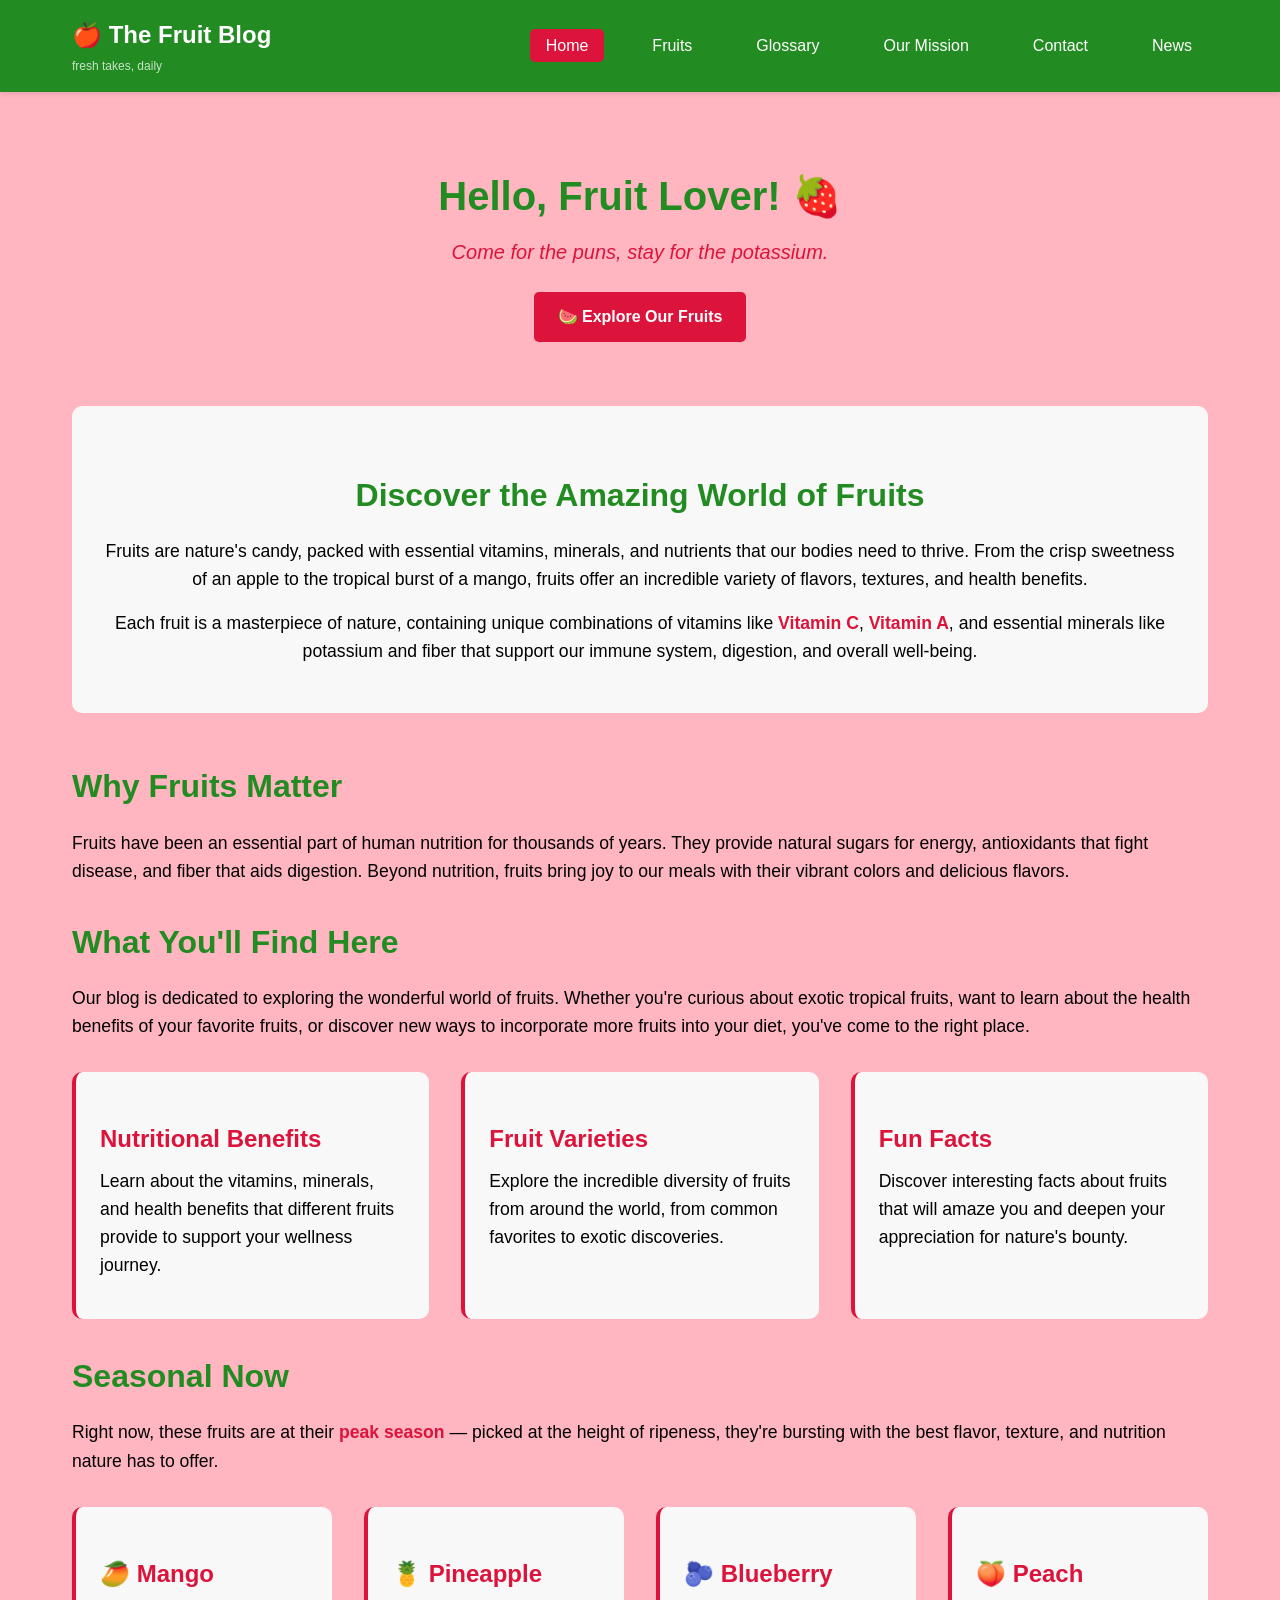
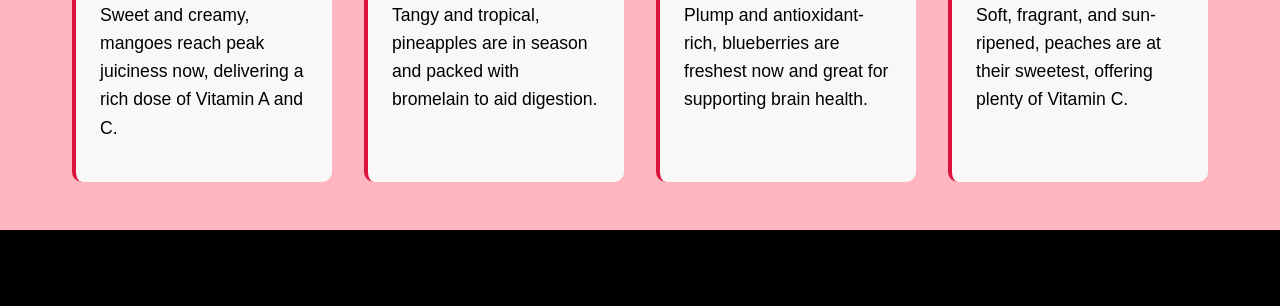
==== index.html @ 9ea8694d "Make homepage hero more inviting (#34) Wrap the homepage h1 in a dedicated .hero section with a warm" ====
<!DOCTYPE html>
<html lang="en">
<head>
    <meta charset="UTF-8">
    <meta name="viewport" content="width=device-width, initial-scale=1.0">
    <title>The Fruit Blog - Home</title>
    <meta name="description" content="Discover the amazing world of fruits with The Fruit Blog — explore nutrition facts, health benefits, and the flavors that make every fruit unique.">
    <link rel="stylesheet" href="styles.css">
</head>
<body>
    <header>
        <nav>
            <div class="brand">
                <div class="logo">🍎 The Fruit Blog</div>
                <p class="tagline">fresh takes, daily</p>
            </div>
            <ul>
                <li><a href="index.html" class="active">Home</a></li>
                <li><a href="fruits.html">Fruits</a></li>
                <li><a href="glossary.html">Glossary</a></li>
                <li><a href="mission.html">Our Mission</a></li>
                <li><a href="contact.html">Contact</a></li>
                <li><a href="news.html">News</a></li>
            </ul>
        </nav>
    </header>

    <main>
        <section class="hero">
            <h1>Hello, Fruit Lover! 🍓</h1>
            <p class="hero-subtitle">Come for the puns, stay for the potassium.</p>
            <a href="fruits.html" class="button">🍉 Explore Our Fruits</a>
        </section>

        <div class="intro-section">
            <h2>Discover the Amazing World of Fruits</h2>
            <p>
                Fruits are nature's candy, packed with essential vitamins, minerals, and nutrients that our bodies need to thrive.
                From the crisp sweetness of an apple to the tropical burst of a mango, fruits offer an incredible variety of
                flavors, textures, and health benefits.
            </p>
            <p>
                Each fruit is a masterpiece of nature, containing unique combinations of vitamins like <span class="highlight">Vitamin C</span>,
                <span class="highlight">Vitamin A</span>, and essential minerals like potassium and fiber that support our immune system,
                digestion, and overall well-being.
            </p>
        </div>

        <h2>Why Fruits Matter</h2>
        <p>
            Fruits have been an essential part of human nutrition for thousands of years. They provide natural sugars for energy,
            antioxidants that fight disease, and fiber that aids digestion. Beyond nutrition, fruits bring joy to our meals with
            their vibrant colors and delicious flavors.
        </p>

        <h2>What You'll Find Here</h2>
        <p>
            Our blog is dedicated to exploring the wonderful world of fruits. Whether you're curious about exotic tropical fruits,
            want to learn about the health benefits of your favorite fruits, or discover new ways to incorporate more fruits into
            your diet, you've come to the right place.
        </p>

        <div class="fruit-grid">
            <div class="fruit-card">
                <h3>Nutritional Benefits</h3>
                <p>Learn about the vitamins, minerals, and health benefits that different fruits provide to support your wellness journey.</p>
            </div>
            <div class="fruit-card">
                <h3>Fruit Varieties</h3>
                <p>Explore the incredible diversity of fruits from around the world, from common favorites to exotic discoveries.</p>
            </div>
            <div class="fruit-card">
                <h3>Fun Facts</h3>
                <p>Discover interesting facts about fruits that will amaze you and deepen your appreciation for nature's bounty.</p>
            </div>
        </div>

        <h2>Seasonal Now</h2>
        <p>
            Right now, these fruits are at their <span class="highlight">peak season</span> &mdash; picked at the height of
            ripeness, they're bursting with the best flavor, texture, and nutrition nature has to offer.
        </p>

        <div class="fruit-grid">
            <div class="fruit-card">
                <h3>🥭 Mango</h3>
                <p>Sweet and creamy, mangoes reach peak juiciness now, delivering a rich dose of Vitamin A and C.</p>
            </div>
            <div class="fruit-card">
                <h3>🍍 Pineapple</h3>
                <p>Tangy and tropical, pineapples are in season and packed with bromelain to aid digestion.</p>
            </div>
            <div class="fruit-card">
                <h3>🫐 Blueberry</h3>
                <p>Plump and antioxidant-rich, blueberries are freshest now and great for supporting brain health.</p>
            </div>
            <div class="fruit-card">
                <h3>🍑 Peach</h3>
                <p>Soft, fragrant, and sun-ripened, peaches are at their sweetest, offering plenty of Vitamin C.</p>
            </div>
        </div>
    </main>

    <footer>
        <p>&copy; <span id="copyright-year">2024</span> Fruit Blog. Spreading the love of fruits, one bite at a time.</p>
    </footer>

    <script src="script.js"></script>
</body>
</html>
---- styles.css ----
* {
    margin: 0;
    padding: 0;
    box-sizing: border-box;
}

body {
    font-family: Arial, sans-serif;
    line-height: 1.6;
    color: black;
    background-color: #FFB6C1;
}

header {
    background-color: #228B22;
    color: white;
    padding: 1rem 0;
    box-shadow: 0 2px 5px rgba(0,0,0,0.1);
}

nav {
    max-width: 1200px;
    margin: 0 auto;
    display: flex;
    justify-content: space-between;
    align-items: center;
    padding: 0 2rem;
}

.brand {
    display: flex;
    flex-direction: column;
}

.logo {
    font-size: 1.5rem;
    font-weight: bold;
}

.tagline {
    font-size: 0.75rem;
    font-weight: normal;
    color: rgba(255, 255, 255, 0.75);
    margin: 0.15rem 0 0;
}

nav ul {
    list-style: none;
    display: flex;
    gap: 2rem;
}

nav a {
    color: white;
    text-decoration: none;
    padding: 0.5rem 1rem;
    border-radius: 5px;
    transition: background-color 0.3s;
}

nav a:hover,
nav a.active {
    background-color: #DC143C;
}

main {
    max-width: 1200px;
    margin: 2rem auto;
    padding: 0 2rem;
}

h1 {
    color: #228B22;
    font-size: 2.5rem;
    margin-bottom: 1rem;
    text-align: center;
}

.hero {
    text-align: center;
    padding: 2.5rem 1rem 1rem;
}

.hero h1 {
    margin-bottom: 0.5rem;
}

.hero-subtitle {
    font-size: 1.25rem;
    font-style: italic;
    color: #DC143C;
    margin-bottom: 1.5rem;
}

h2 {
    color: #228B22;
    font-size: 2rem;
    margin: 2rem 0 1rem 0;
}

h3 {
    color: #DC143C;
    font-size: 1.5rem;
    margin: 1.5rem 0 0.5rem 0;
}

p {
    color: black;
    margin-bottom: 1rem;
    font-size: 1.1rem;
}

.intro-section {
    text-align: center;
    margin: 3rem 0;
    padding: 2rem;
    background-color: #f8f8f8;
    border-radius: 10px;
}

.fruit-grid {
    display: grid;
    grid-template-columns: repeat(auto-fit, minmax(250px, 1fr));
    gap: 2rem;
    margin: 2rem 0;
}

.fruit-card {
    background-color: #f8f8f8;
    padding: 1.5rem;
    border-radius: 10px;
    border-left: 4px solid #DC143C;
    transition: transform 0.3s, box-shadow 0.3s;
}

.fruit-card:hover {
    transform: translateY(-5px);
    box-shadow: 0 5px 15px rgba(0,0,0,0.1);
}

.highlight {
    color: #DC143C;
    font-weight: bold;
}

.button {
    display: inline-block;
    background-color: #DC143C;
    color: white;
    text-decoration: none;
    padding: 0.75rem 1.5rem;
    border-radius: 5px;
    font-weight: bold;
    transition: background-color 0.3s;
}

.button:hover {
    background-color: #228B22;
}

.mission-box {
    background-color: #228B22;
    color: white;
    padding: 2rem;
    border-radius: 10px;
    text-align: center;
    margin: 2rem 0;
}

.mission-box h2 {
    color: white;
}

footer {
    background-color: black;
    color: white;
    text-align: center;
    padding: 1rem;
    margin-top: 3rem;
}

@media (max-width: 768px) {
    nav {
        flex-direction: column;
        gap: 1rem;
    }

    nav ul {
        gap: 1rem;
    }

    h1 {
        font-size: 2rem;
    }

    .hero {
        padding: 1.5rem 1rem 0.5rem;
    }

    .hero-subtitle {
        font-size: 1.1rem;
    }

    .fruit-grid {
        grid-template-columns: 1fr;
    }
}
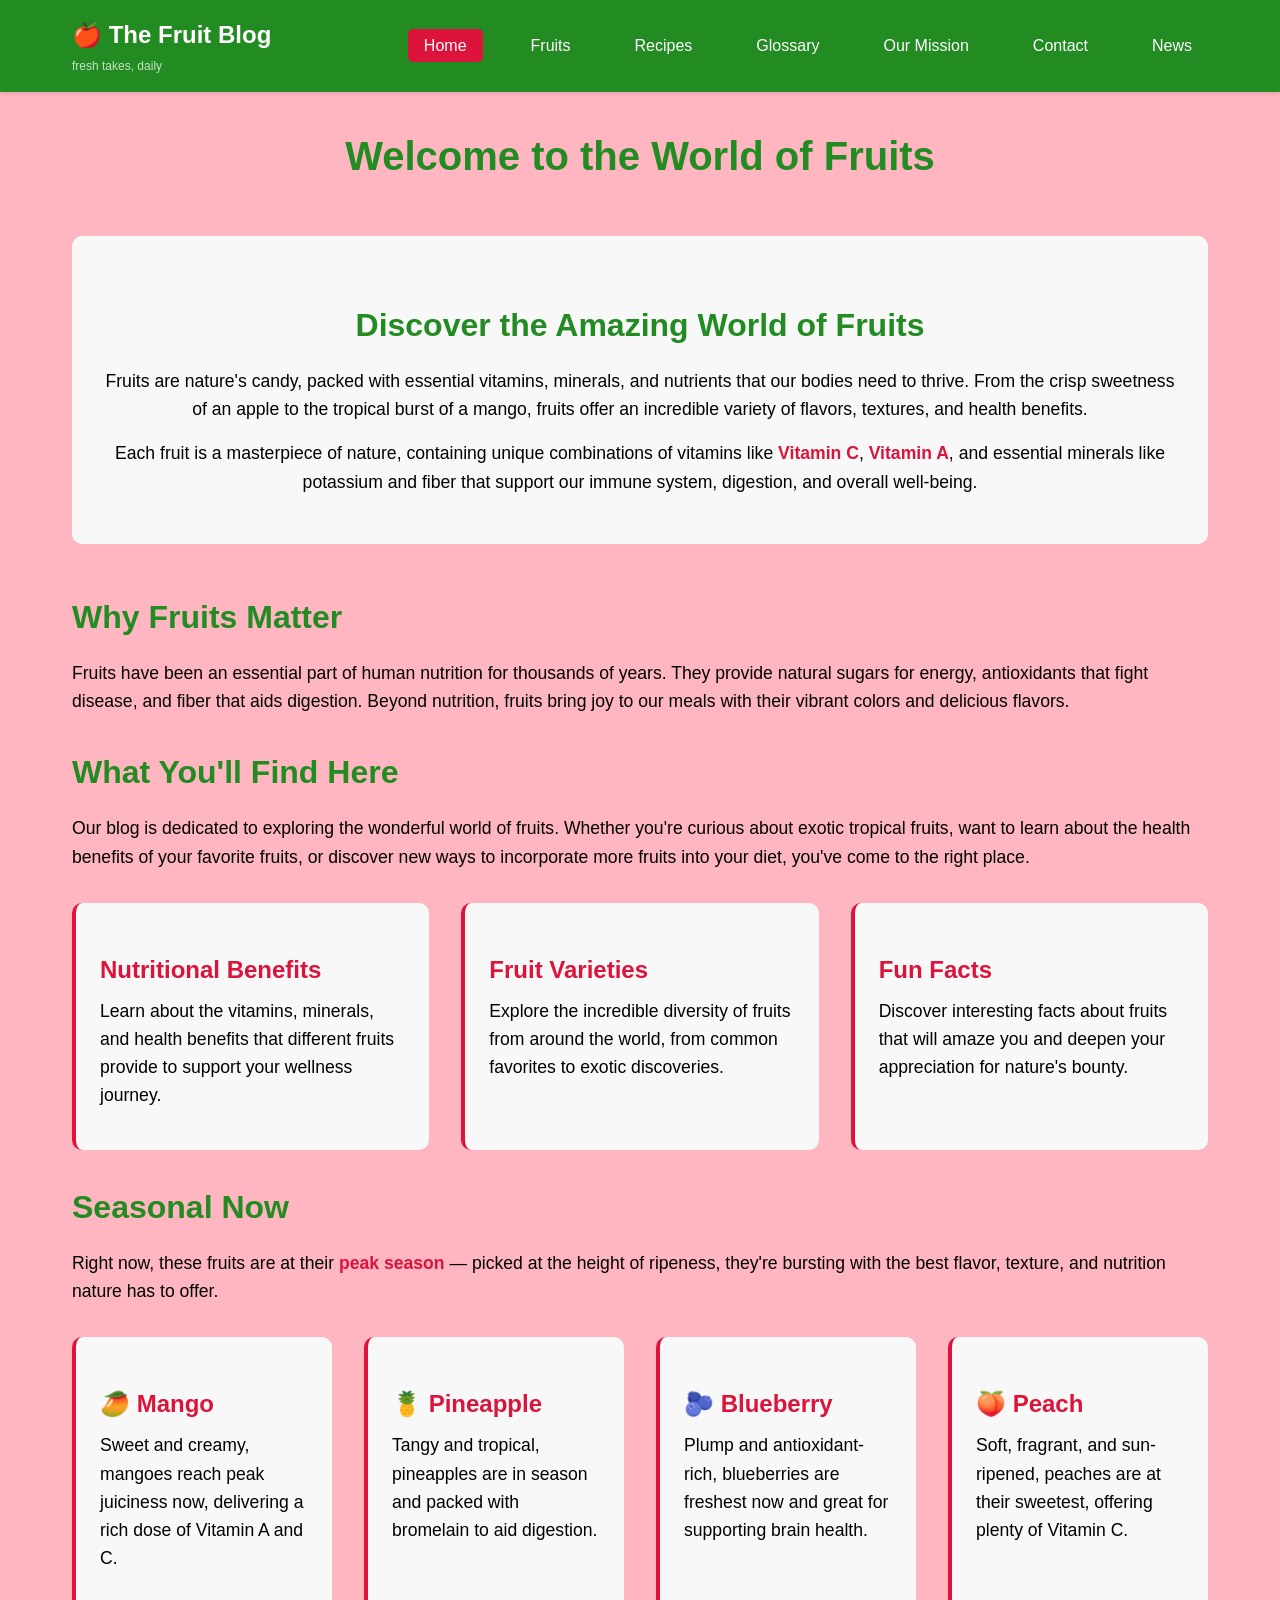
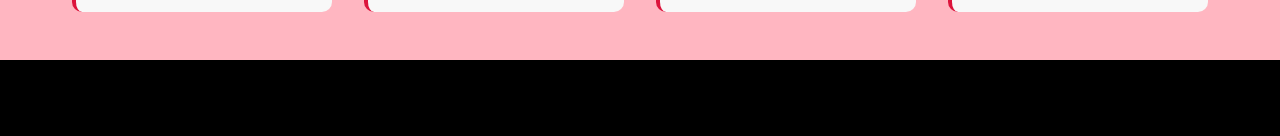
==== commit 6a21dd7f: "Add recipes page with three simple fruit recipes Adds recipes.html (smoothie, fruit salad, baked app" ====
--- a/index.html
+++ b/index.html
@@ -17,6 +17,7 @@
             <ul>
                 <li><a href="index.html" class="active">Home</a></li>
                 <li><a href="fruits.html">Fruits</a></li>
+                <li><a href="recipes.html">Recipes</a></li>
                 <li><a href="glossary.html">Glossary</a></li>
                 <li><a href="mission.html">Our Mission</a></li>
                 <li><a href="contact.html">Contact</a></li>
@@ -26,11 +27,7 @@
     </header>
 
     <main>
-        <section class="hero">
-            <h1>Hello, Fruit Lover! 🍓</h1>
-            <p class="hero-subtitle">Come for the puns, stay for the potassium.</p>
-            <a href="fruits.html" class="button">🍉 Explore Our Fruits</a>
-        </section>
+        <h1>Welcome to the World of Fruits</h1>
 
         <div class="intro-section">
             <h2>Discover the Amazing World of Fruits</h2>
--- a/styles.css
+++ b/styles.css
@@ -76,22 +76,6 @@
     text-align: center;
 }
 
-.hero {
-    text-align: center;
-    padding: 2.5rem 1rem 1rem;
-}
-
-.hero h1 {
-    margin-bottom: 0.5rem;
-}
-
-.hero-subtitle {
-    font-size: 1.25rem;
-    font-style: italic;
-    color: #DC143C;
-    margin-bottom: 1.5rem;
-}
-
 h2 {
     color: #228B22;
     font-size: 2rem;
@@ -116,6 +100,49 @@
     padding: 2rem;
     background-color: #f8f8f8;
     border-radius: 10px;
+}
+
+.search-section {
+    margin: 2rem 0;
+    text-align: center;
+}
+
+.search-label {
+    display: block;
+    margin-bottom: 0.5rem;
+    font-weight: bold;
+    color: #228B22;
+}
+
+.search-input {
+    width: 100%;
+    max-width: 500px;
+    padding: 0.75rem 1rem;
+    font-size: 1rem;
+    font-family: inherit;
+    border: 2px solid #228B22;
+    border-radius: 5px;
+    outline: none;
+    transition: border-color 0.3s, box-shadow 0.3s;
+}
+
+.search-input:focus {
+    border-color: #DC143C;
+    box-shadow: 0 0 0 3px rgba(220, 20, 60, 0.15);
+}
+
+.search-results-count {
+    margin: 0.5rem 0 0;
+    font-size: 0.9rem;
+    color: black;
+}
+
+.no-results {
+    text-align: center;
+    padding: 2rem;
+    background-color: #f8f8f8;
+    border-radius: 10px;
+    font-size: 1.1rem;
 }
 
 .fruit-grid {
@@ -158,6 +185,21 @@
     background-color: #228B22;
 }
 
+.fruit-card ul,
+.fruit-card ol {
+    margin: 0 0 1rem 1.5rem;
+}
+
+.fruit-card li {
+    margin-bottom: 0.35rem;
+    font-size: 1.1rem;
+}
+
+.fruit-card ul:last-child,
+.fruit-card ol:last-child {
+    margin-bottom: 0;
+}
+
 .mission-box {
     background-color: #228B22;
     color: white;
@@ -193,14 +235,6 @@
         font-size: 2rem;
     }
 
-    .hero {
-        padding: 1.5rem 1rem 0.5rem;
-    }
-
-    .hero-subtitle {
-        font-size: 1.1rem;
-    }
-
     .fruit-grid {
         grid-template-columns: 1fr;
     }
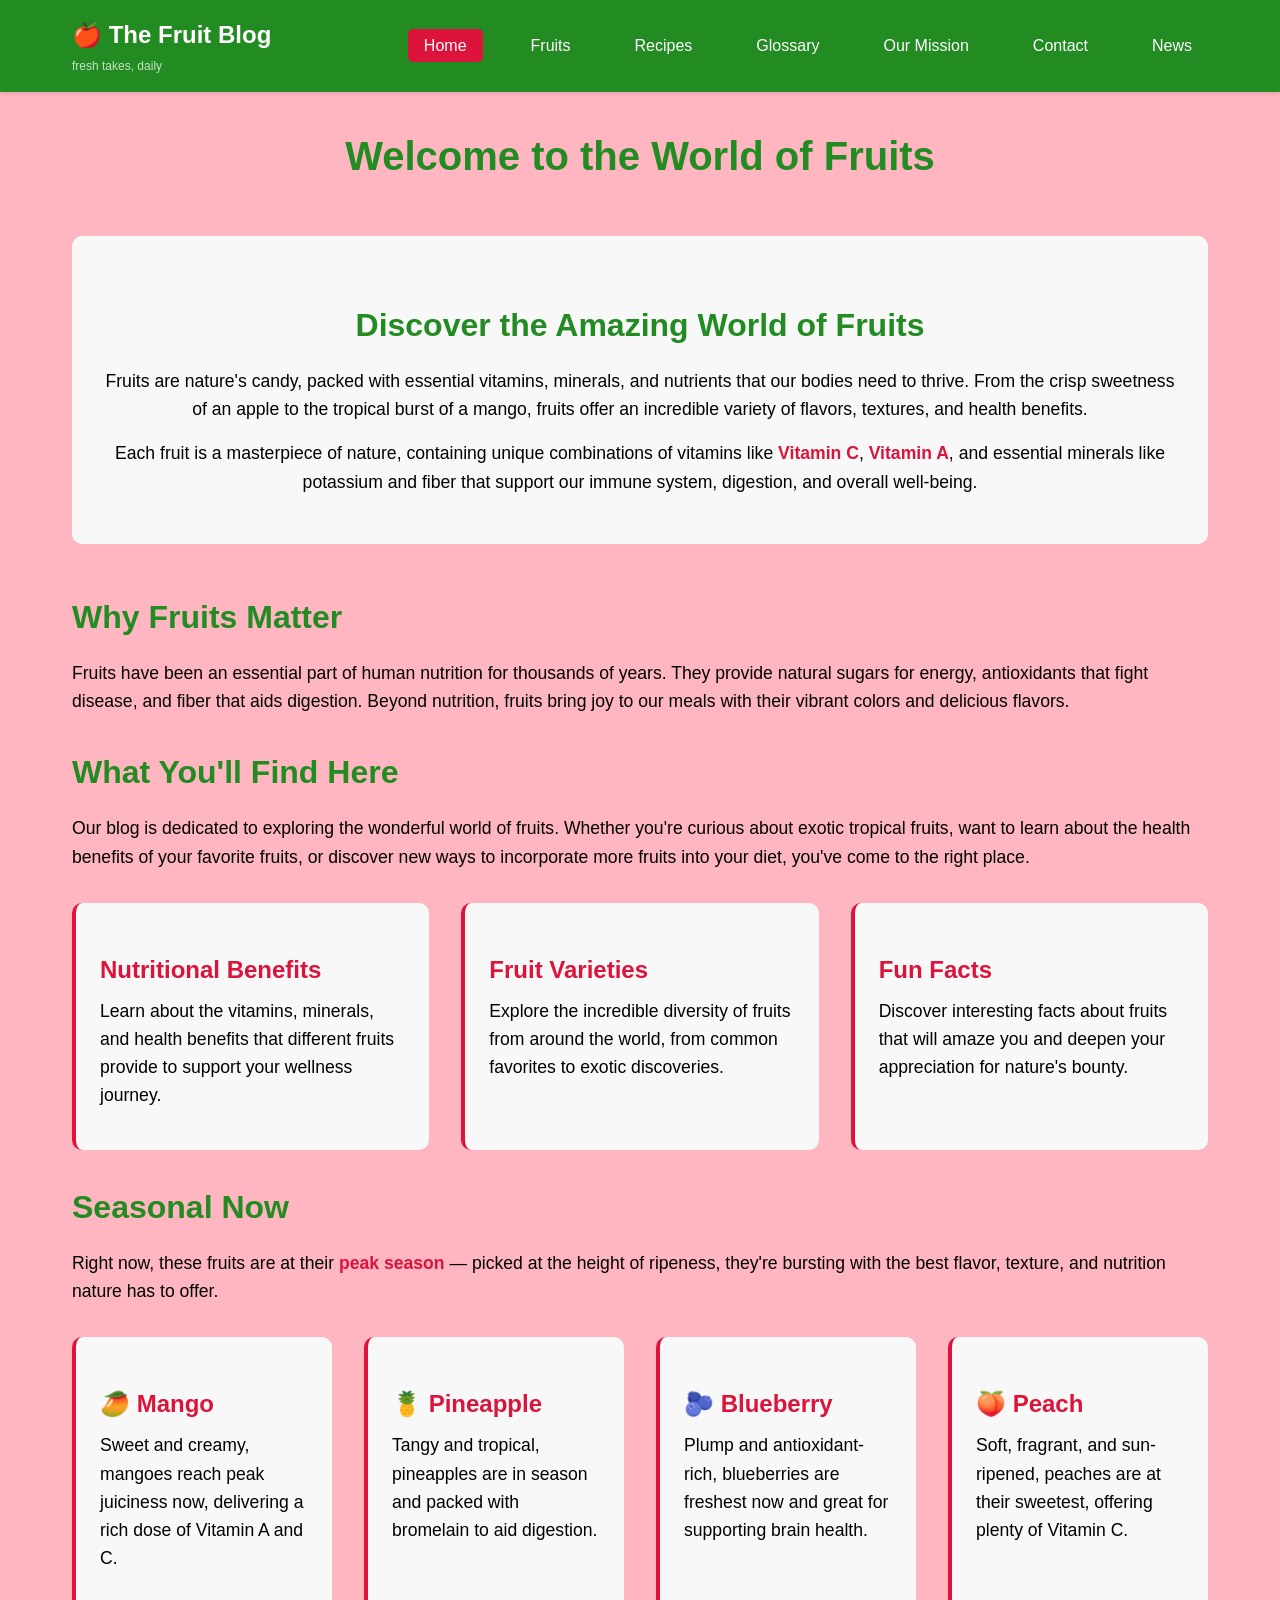
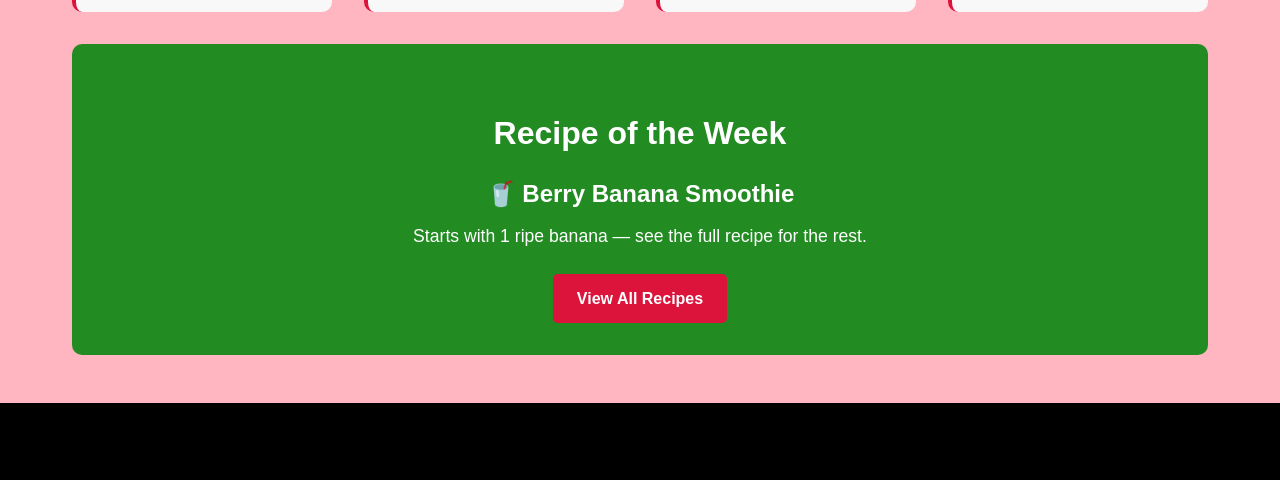
==== commit 6d8bf0f8: "Add Recipe of the Week teaser section to homepage Features the Berry Banana Smoothie (title + first " ====
--- a/index.html
+++ b/index.html
@@ -96,6 +96,13 @@
                 <p>Soft, fragrant, and sun-ripened, peaches are at their sweetest, offering plenty of Vitamin C.</p>
             </div>
         </div>
+
+        <div class="recipe-of-week">
+            <h2>Recipe of the Week</h2>
+            <h3>🥤 Berry Banana Smoothie</h3>
+            <p>Starts with 1 ripe banana &mdash; see the full recipe for the rest.</p>
+            <a href="recipes.html" class="button">View All Recipes</a>
+        </div>
     </main>
 
     <footer>
--- a/styles.css
+++ b/styles.css
@@ -213,6 +213,34 @@
     color: white;
 }
 
+.recipe-of-week {
+    background-color: #228B22;
+    color: white;
+    padding: 2rem;
+    border-radius: 10px;
+    text-align: center;
+    margin: 2rem 0;
+}
+
+.recipe-of-week h2,
+.recipe-of-week h3 {
+    color: white;
+}
+
+.recipe-of-week h3 {
+    margin-top: 0.5rem;
+}
+
+.recipe-of-week p {
+    color: white;
+    max-width: 500px;
+    margin: 0 auto 1.5rem;
+}
+
+.recipe-of-week .button:hover {
+    background-color: black;
+}
+
 footer {
     background-color: black;
     color: white;
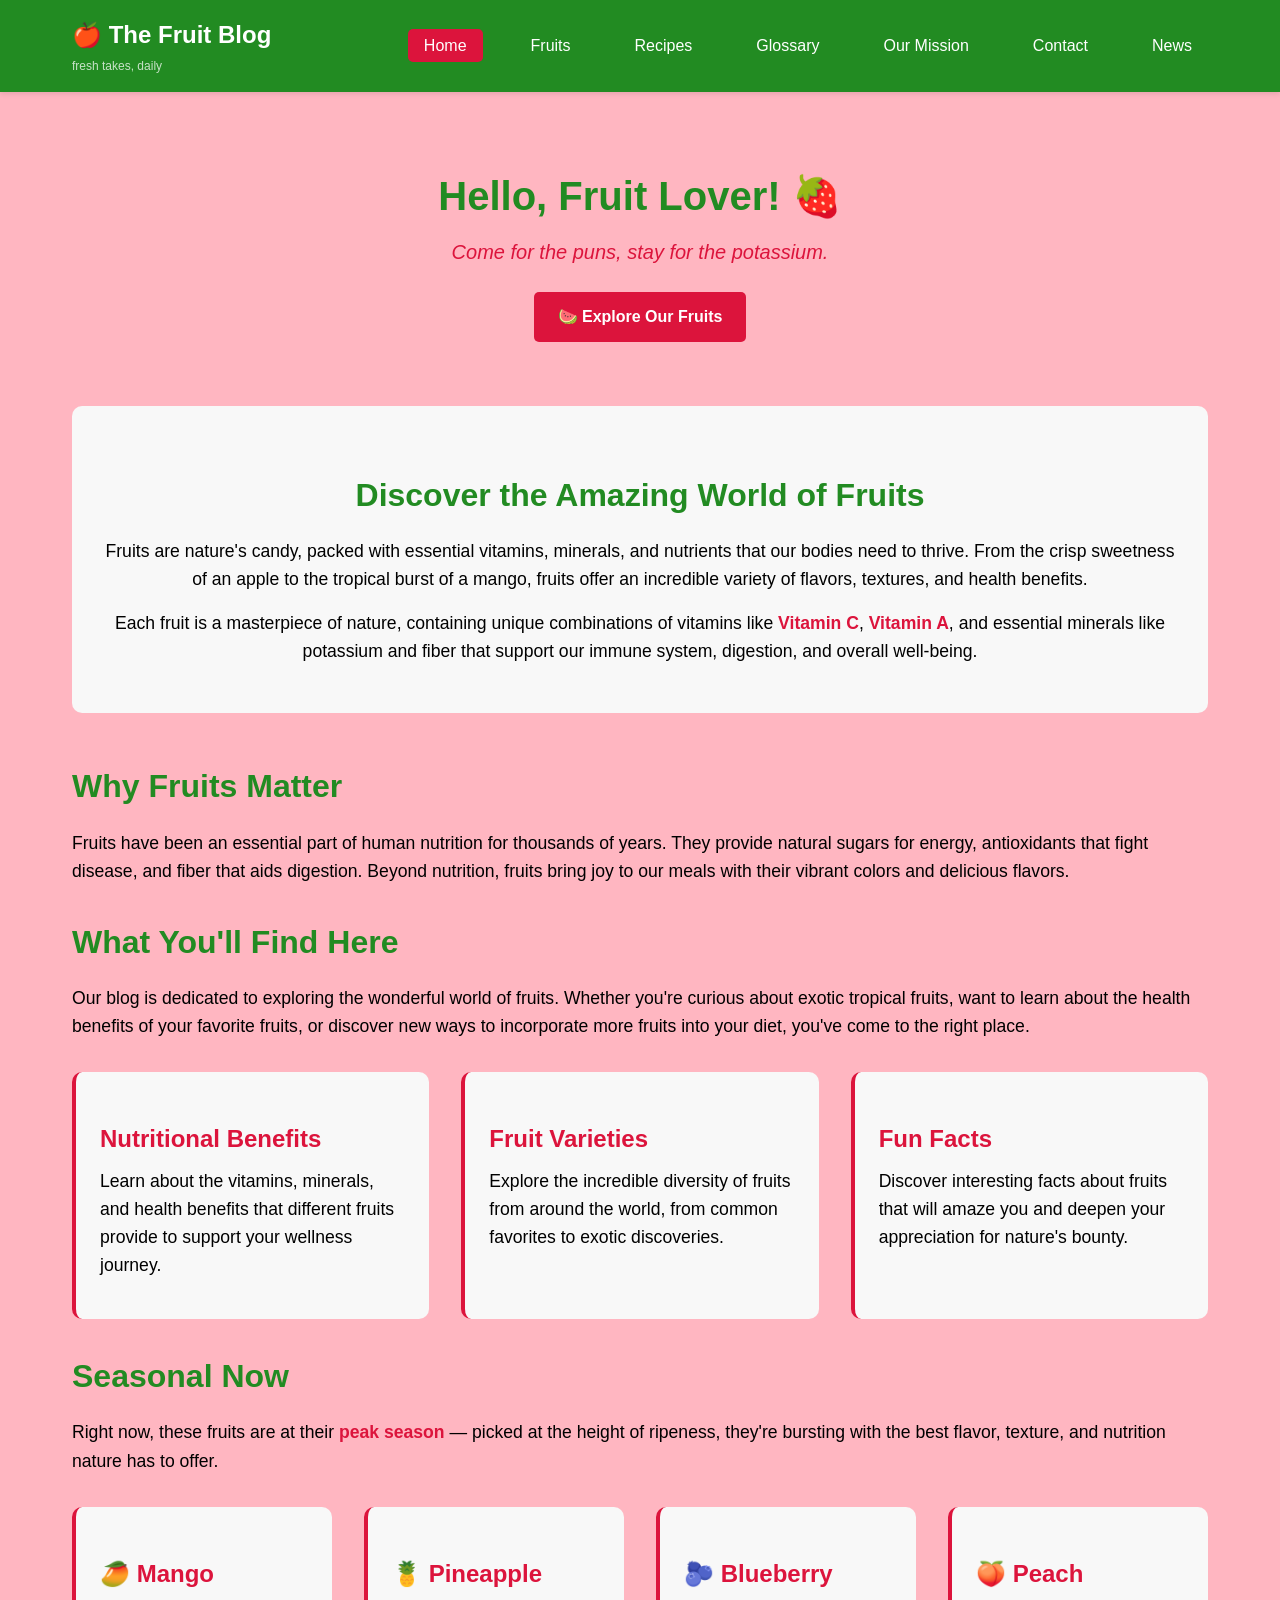
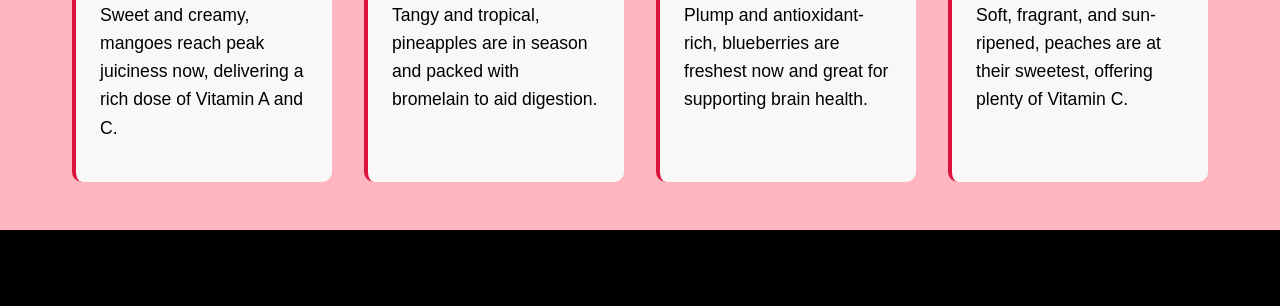
==== commit 9a5217d0: "Merge 06fa43cc243c0102ca903d02eb565ada90a478bc into 92ebdfb6baa4d696c08222589aae763b5e8f5c86" ====
--- a/index.html
+++ b/index.html
@@ -27,7 +27,11 @@
     </header>
 
     <main>
-        <h1>Welcome to the World of Fruits</h1>
+        <section class="hero">
+            <h1>Hello, Fruit Lover! 🍓</h1>
+            <p class="hero-subtitle">Come for the puns, stay for the potassium.</p>
+            <a href="fruits.html" class="button">🍉 Explore Our Fruits</a>
+        </section>
 
         <div class="intro-section">
             <h2>Discover the Amazing World of Fruits</h2>
@@ -96,13 +100,6 @@
                 <p>Soft, fragrant, and sun-ripened, peaches are at their sweetest, offering plenty of Vitamin C.</p>
             </div>
         </div>
-
-        <div class="recipe-of-week">
-            <h2>Recipe of the Week</h2>
-            <h3>🥤 Berry Banana Smoothie</h3>
-            <p>Starts with 1 ripe banana &mdash; see the full recipe for the rest.</p>
-            <a href="recipes.html" class="button">View All Recipes</a>
-        </div>
     </main>
 
     <footer>
--- a/styles.css
+++ b/styles.css
@@ -74,6 +74,22 @@
     font-size: 2.5rem;
     margin-bottom: 1rem;
     text-align: center;
+}
+
+.hero {
+    text-align: center;
+    padding: 2.5rem 1rem 1rem;
+}
+
+.hero h1 {
+    margin-bottom: 0.5rem;
+}
+
+.hero-subtitle {
+    font-size: 1.25rem;
+    font-style: italic;
+    color: #DC143C;
+    margin-bottom: 1.5rem;
 }
 
 h2 {
@@ -213,34 +229,6 @@
     color: white;
 }
 
-.recipe-of-week {
-    background-color: #228B22;
-    color: white;
-    padding: 2rem;
-    border-radius: 10px;
-    text-align: center;
-    margin: 2rem 0;
-}
-
-.recipe-of-week h2,
-.recipe-of-week h3 {
-    color: white;
-}
-
-.recipe-of-week h3 {
-    margin-top: 0.5rem;
-}
-
-.recipe-of-week p {
-    color: white;
-    max-width: 500px;
-    margin: 0 auto 1.5rem;
-}
-
-.recipe-of-week .button:hover {
-    background-color: black;
-}
-
 footer {
     background-color: black;
     color: white;
@@ -263,6 +251,14 @@
         font-size: 2rem;
     }
 
+    .hero {
+        padding: 1.5rem 1rem 0.5rem;
+    }
+
+    .hero-subtitle {
+        font-size: 1.1rem;
+    }
+
     .fruit-grid {
         grid-template-columns: 1fr;
     }
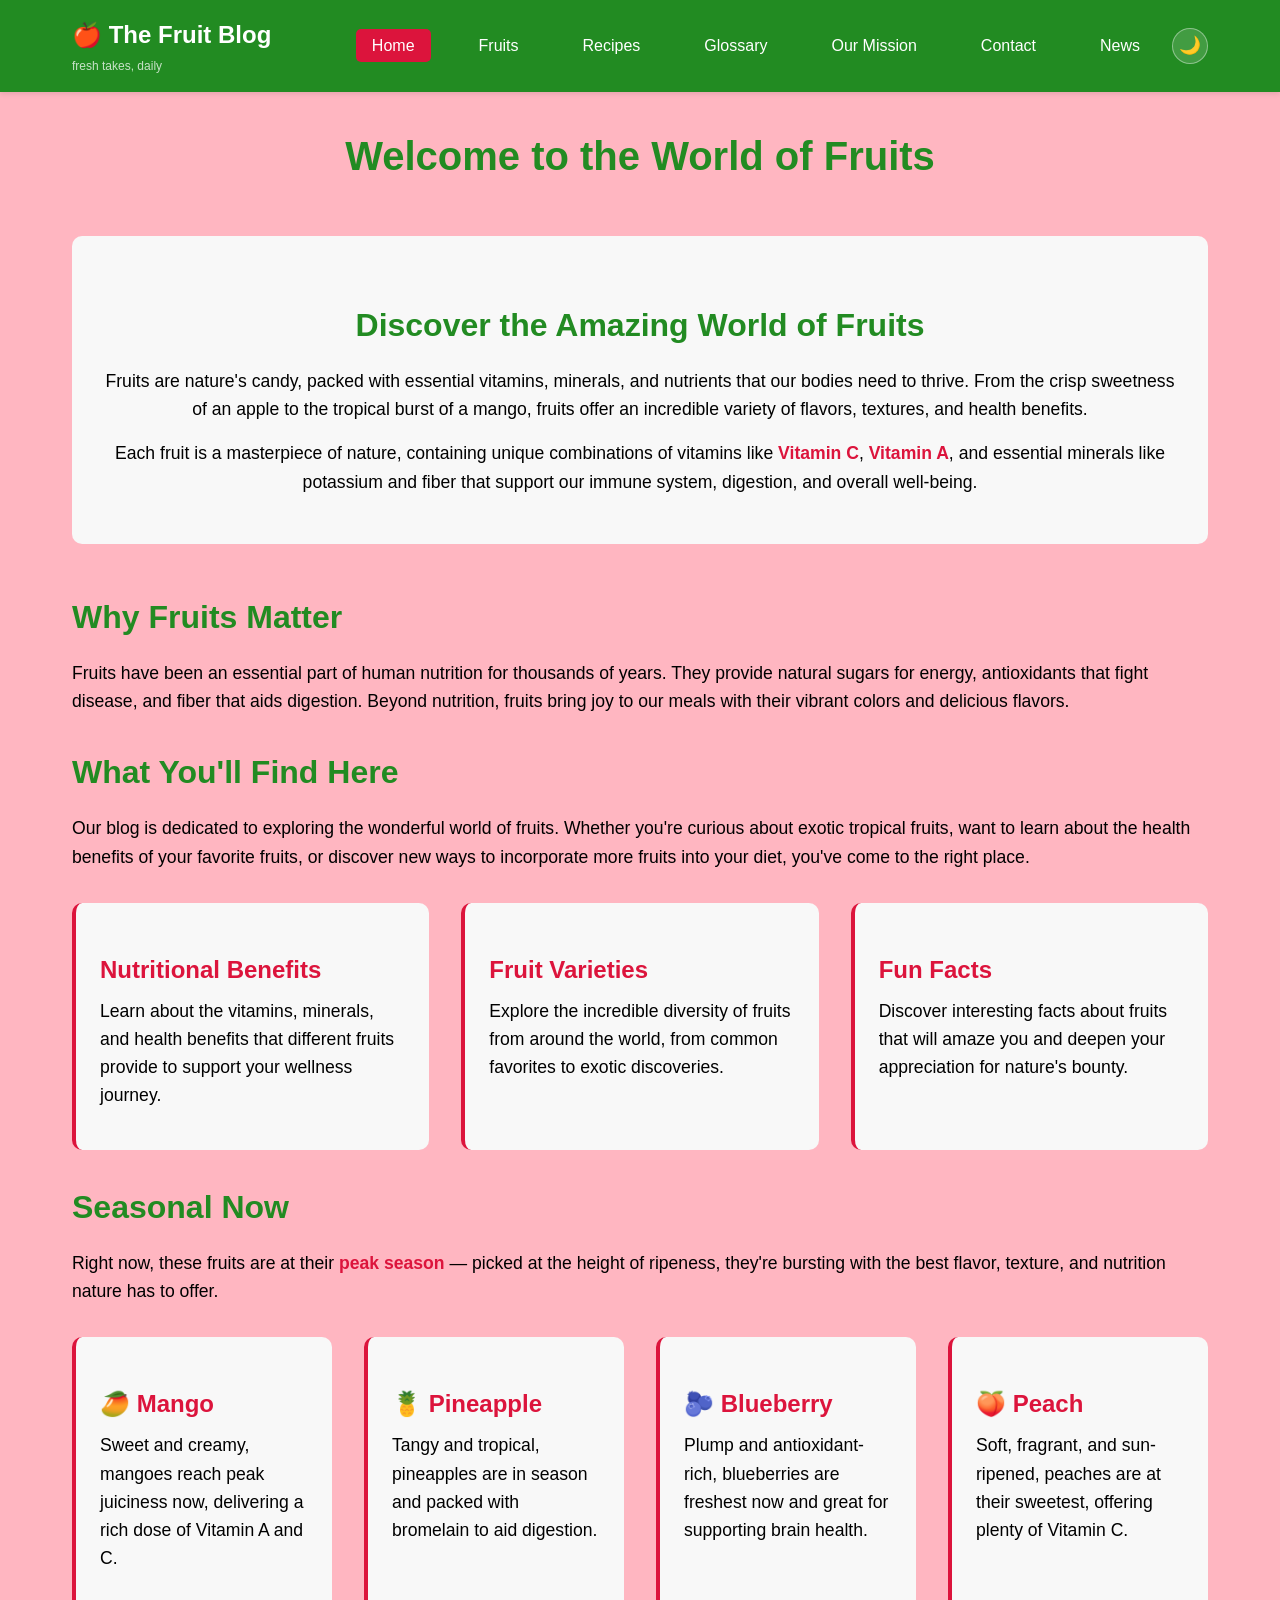
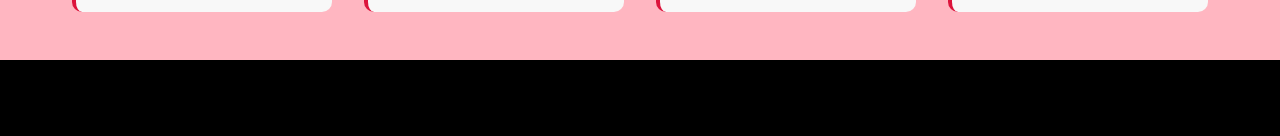
==== commit b553b0d3: "Add dark mode toggle with localStorage persistence Introduce CSS custom properties for the site pale" ====
--- a/index.html
+++ b/index.html
@@ -5,6 +5,14 @@
     <meta name="viewport" content="width=device-width, initial-scale=1.0">
     <title>The Fruit Blog - Home</title>
     <meta name="description" content="Discover the amazing world of fruits with The Fruit Blog — explore nutrition facts, health benefits, and the flavors that make every fruit unique.">
+    <script>
+        (function () {
+            var stored = localStorage.getItem('theme');
+            var prefersDark = window.matchMedia && window.matchMedia('(prefers-color-scheme: dark)').matches;
+            var theme = stored === 'dark' || stored === 'light' ? stored : (prefersDark ? 'dark' : 'light');
+            document.documentElement.setAttribute('data-theme', theme);
+        })();
+    </script>
     <link rel="stylesheet" href="styles.css">
 </head>
 <body>
@@ -14,24 +22,23 @@
                 <div class="logo">🍎 The Fruit Blog</div>
                 <p class="tagline">fresh takes, daily</p>
             </div>
-            <ul>
-                <li><a href="index.html" class="active">Home</a></li>
-                <li><a href="fruits.html">Fruits</a></li>
-                <li><a href="recipes.html">Recipes</a></li>
-                <li><a href="glossary.html">Glossary</a></li>
-                <li><a href="mission.html">Our Mission</a></li>
-                <li><a href="contact.html">Contact</a></li>
-                <li><a href="news.html">News</a></li>
-            </ul>
+            <div class="nav-right">
+                <ul>
+                    <li><a href="index.html" class="active">Home</a></li>
+                    <li><a href="fruits.html">Fruits</a></li>
+                    <li><a href="recipes.html">Recipes</a></li>
+                    <li><a href="glossary.html">Glossary</a></li>
+                    <li><a href="mission.html">Our Mission</a></li>
+                    <li><a href="contact.html">Contact</a></li>
+                    <li><a href="news.html">News</a></li>
+                </ul>
+                <button id="theme-toggle" class="theme-toggle" type="button" aria-label="Switch to dark mode" aria-pressed="false">🌙</button>
+            </div>
         </nav>
     </header>
 
     <main>
-        <section class="hero">
-            <h1>Hello, Fruit Lover! 🍓</h1>
-            <p class="hero-subtitle">Come for the puns, stay for the potassium.</p>
-            <a href="fruits.html" class="button">🍉 Explore Our Fruits</a>
-        </section>
+        <h1>Welcome to the World of Fruits</h1>
 
         <div class="intro-section">
             <h2>Discover the Amazing World of Fruits</h2>
--- a/styles.css
+++ b/styles.css
@@ -1,3 +1,33 @@
+:root {
+    --color-bg: #FFB6C1;
+    --color-text: black;
+    --color-header-bg: #228B22;
+    --color-header-text: white;
+    --color-tagline: rgba(255, 255, 255, 0.75);
+    --color-heading: #228B22;
+    --color-accent: #DC143C;
+    --color-card-bg: #f8f8f8;
+    --color-footer-bg: black;
+    --color-footer-text: white;
+    --color-input-bg: white;
+    --shadow-color: rgba(0, 0, 0, 0.1);
+}
+
+[data-theme="dark"] {
+    --color-bg: #241a16;
+    --color-text: #f1e4da;
+    --color-header-bg: #1d3320;
+    --color-header-text: #f6ede1;
+    --color-tagline: rgba(246, 237, 225, 0.7);
+    --color-heading: #e8a96a;
+    --color-accent: #ff6f59;
+    --color-card-bg: #34261f;
+    --color-footer-bg: #1a1210;
+    --color-footer-text: #f1e4da;
+    --color-input-bg: #2c211c;
+    --shadow-color: rgba(0, 0, 0, 0.35);
+}
+
 * {
     margin: 0;
     padding: 0;
@@ -7,15 +37,17 @@
 body {
     font-family: Arial, sans-serif;
     line-height: 1.6;
-    color: black;
-    background-color: #FFB6C1;
+    color: var(--color-text);
+    background-color: var(--color-bg);
+    transition: background-color 0.2s ease, color 0.2s ease;
 }
 
 header {
-    background-color: #228B22;
-    color: white;
+    background-color: var(--color-header-bg);
+    color: var(--color-header-text);
     padding: 1rem 0;
-    box-shadow: 0 2px 5px rgba(0,0,0,0.1);
+    box-shadow: 0 2px 5px var(--shadow-color);
+    transition: background-color 0.2s ease, box-shadow 0.2s ease;
 }
 
 nav {
@@ -40,8 +72,14 @@
 .tagline {
     font-size: 0.75rem;
     font-weight: normal;
-    color: rgba(255, 255, 255, 0.75);
+    color: var(--color-tagline);
     margin: 0.15rem 0 0;
+}
+
+.nav-right {
+    display: flex;
+    align-items: center;
+    gap: 1rem;
 }
 
 nav ul {
@@ -51,7 +89,7 @@
 }
 
 nav a {
-    color: white;
+    color: var(--color-header-text);
     text-decoration: none;
     padding: 0.5rem 1rem;
     border-radius: 5px;
@@ -60,7 +98,31 @@
 
 nav a:hover,
 nav a.active {
-    background-color: #DC143C;
+    background-color: var(--color-accent);
+}
+
+.theme-toggle {
+    display: inline-flex;
+    align-items: center;
+    justify-content: center;
+    width: 2.25rem;
+    height: 2.25rem;
+    font-size: 1.1rem;
+    line-height: 1;
+    background-color: rgba(255, 255, 255, 0.15);
+    color: var(--color-header-text);
+    border: 1px solid rgba(255, 255, 255, 0.4);
+    border-radius: 50%;
+    cursor: pointer;
+    transition: background-color 0.3s, transform 0.2s;
+}
+
+.theme-toggle:hover {
+    background-color: rgba(255, 255, 255, 0.3);
+}
+
+.theme-toggle:active {
+    transform: scale(0.92);
 }
 
 main {
@@ -70,42 +132,26 @@
 }
 
 h1 {
-    color: #228B22;
+    color: var(--color-heading);
     font-size: 2.5rem;
     margin-bottom: 1rem;
     text-align: center;
 }
 
-.hero {
-    text-align: center;
-    padding: 2.5rem 1rem 1rem;
-}
-
-.hero h1 {
-    margin-bottom: 0.5rem;
-}
-
-.hero-subtitle {
-    font-size: 1.25rem;
-    font-style: italic;
-    color: #DC143C;
-    margin-bottom: 1.5rem;
-}
-
 h2 {
-    color: #228B22;
+    color: var(--color-heading);
     font-size: 2rem;
     margin: 2rem 0 1rem 0;
 }
 
 h3 {
-    color: #DC143C;
+    color: var(--color-accent);
     font-size: 1.5rem;
     margin: 1.5rem 0 0.5rem 0;
 }
 
 p {
-    color: black;
+    color: var(--color-text);
     margin-bottom: 1rem;
     font-size: 1.1rem;
 }
@@ -114,7 +160,7 @@
     text-align: center;
     margin: 3rem 0;
     padding: 2rem;
-    background-color: #f8f8f8;
+    background-color: var(--color-card-bg);
     border-radius: 10px;
 }
 
@@ -127,7 +173,7 @@
     display: block;
     margin-bottom: 0.5rem;
     font-weight: bold;
-    color: #228B22;
+    color: var(--color-heading);
 }
 
 .search-input {
@@ -136,27 +182,29 @@
     padding: 0.75rem 1rem;
     font-size: 1rem;
     font-family: inherit;
-    border: 2px solid #228B22;
+    border: 2px solid var(--color-heading);
     border-radius: 5px;
     outline: none;
-    transition: border-color 0.3s, box-shadow 0.3s;
+    background-color: var(--color-input-bg);
+    color: var(--color-text);
+    transition: border-color 0.3s, box-shadow 0.3s, background-color 0.2s, color 0.2s;
 }
 
 .search-input:focus {
-    border-color: #DC143C;
+    border-color: var(--color-accent);
     box-shadow: 0 0 0 3px rgba(220, 20, 60, 0.15);
 }
 
 .search-results-count {
     margin: 0.5rem 0 0;
     font-size: 0.9rem;
-    color: black;
+    color: var(--color-text);
 }
 
 .no-results {
     text-align: center;
     padding: 2rem;
-    background-color: #f8f8f8;
+    background-color: var(--color-card-bg);
     border-radius: 10px;
     font-size: 1.1rem;
 }
@@ -169,26 +217,26 @@
 }
 
 .fruit-card {
-    background-color: #f8f8f8;
+    background-color: var(--color-card-bg);
     padding: 1.5rem;
     border-radius: 10px;
-    border-left: 4px solid #DC143C;
-    transition: transform 0.3s, box-shadow 0.3s;
+    border-left: 4px solid var(--color-accent);
+    transition: transform 0.3s, box-shadow 0.3s, background-color 0.2s;
 }
 
 .fruit-card:hover {
     transform: translateY(-5px);
-    box-shadow: 0 5px 15px rgba(0,0,0,0.1);
+    box-shadow: 0 5px 15px var(--shadow-color);
 }
 
 .highlight {
-    color: #DC143C;
+    color: var(--color-accent);
     font-weight: bold;
 }
 
 .button {
     display: inline-block;
-    background-color: #DC143C;
+    background-color: var(--color-accent);
     color: white;
     text-decoration: none;
     padding: 0.75rem 1.5rem;
@@ -198,7 +246,7 @@
 }
 
 .button:hover {
-    background-color: #228B22;
+    background-color: var(--color-heading);
 }
 
 .fruit-card ul,
@@ -217,24 +265,26 @@
 }
 
 .mission-box {
-    background-color: #228B22;
-    color: white;
+    background-color: var(--color-header-bg);
+    color: var(--color-header-text);
     padding: 2rem;
     border-radius: 10px;
     text-align: center;
     margin: 2rem 0;
+    transition: background-color 0.2s ease;
 }
 
 .mission-box h2 {
-    color: white;
+    color: var(--color-header-text);
 }
 
 footer {
-    background-color: black;
-    color: white;
+    background-color: var(--color-footer-bg);
+    color: var(--color-footer-text);
     text-align: center;
     padding: 1rem;
     margin-top: 3rem;
+    transition: background-color 0.2s ease;
 }
 
 @media (max-width: 768px) {
@@ -247,18 +297,15 @@
         gap: 1rem;
     }
 
+    .nav-right {
+        flex-direction: column;
+        gap: 1rem;
+    }
+
     h1 {
         font-size: 2rem;
     }
 
-    .hero {
-        padding: 1.5rem 1rem 0.5rem;
-    }
-
-    .hero-subtitle {
-        font-size: 1.1rem;
-    }
-
     .fruit-grid {
         grid-template-columns: 1fr;
     }
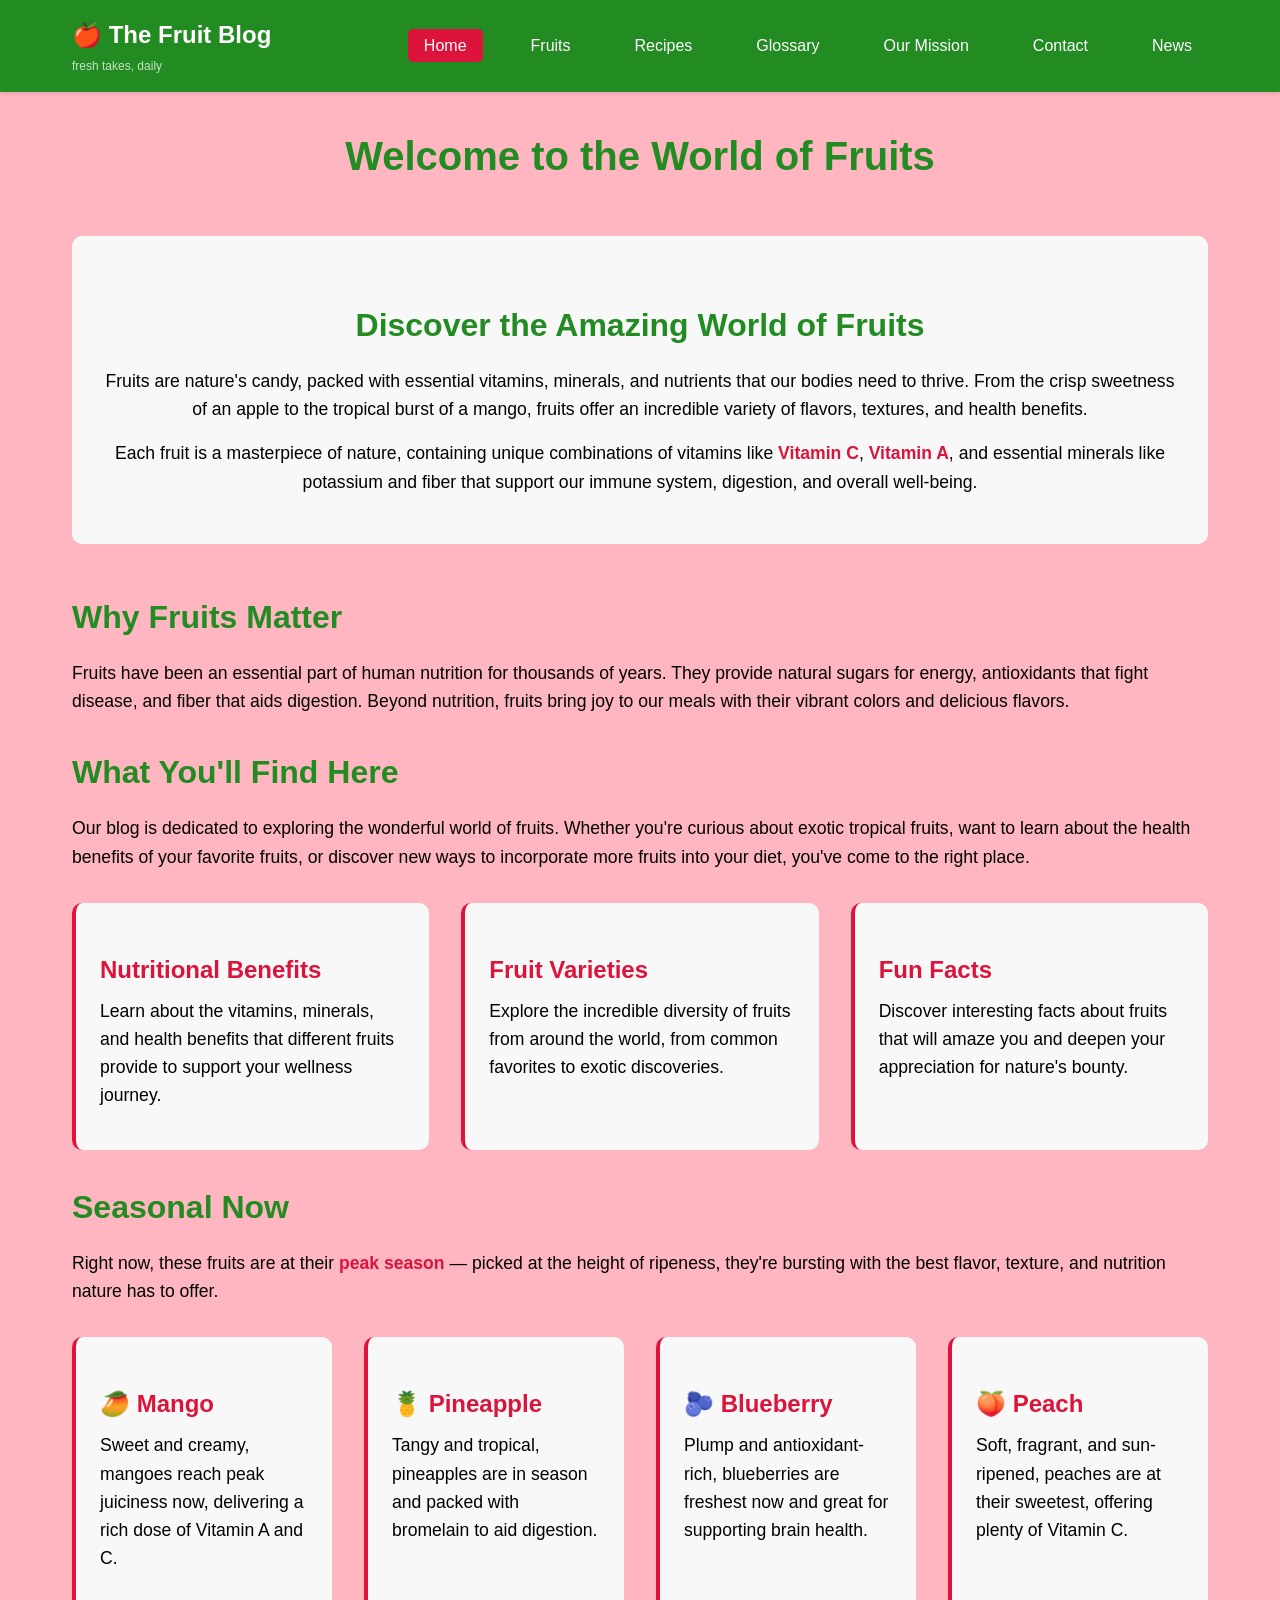
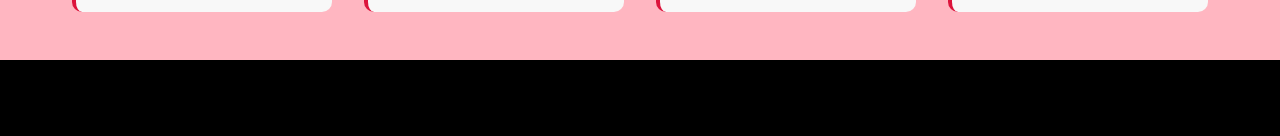
==== commit a9863c5c: "Add hamburger toggle button to nav on every page Inserts the accessible <button class="nav-toggle"> " ====
--- a/index.html
+++ b/index.html
@@ -5,14 +5,6 @@
     <meta name="viewport" content="width=device-width, initial-scale=1.0">
     <title>The Fruit Blog - Home</title>
     <meta name="description" content="Discover the amazing world of fruits with The Fruit Blog — explore nutrition facts, health benefits, and the flavors that make every fruit unique.">
-    <script>
-        (function () {
-            var stored = localStorage.getItem('theme');
-            var prefersDark = window.matchMedia && window.matchMedia('(prefers-color-scheme: dark)').matches;
-            var theme = stored === 'dark' || stored === 'light' ? stored : (prefersDark ? 'dark' : 'light');
-            document.documentElement.setAttribute('data-theme', theme);
-        })();
-    </script>
     <link rel="stylesheet" href="styles.css">
 </head>
 <body>
@@ -22,18 +14,20 @@
                 <div class="logo">🍎 The Fruit Blog</div>
                 <p class="tagline">fresh takes, daily</p>
             </div>
-            <div class="nav-right">
-                <ul>
-                    <li><a href="index.html" class="active">Home</a></li>
-                    <li><a href="fruits.html">Fruits</a></li>
-                    <li><a href="recipes.html">Recipes</a></li>
-                    <li><a href="glossary.html">Glossary</a></li>
-                    <li><a href="mission.html">Our Mission</a></li>
-                    <li><a href="contact.html">Contact</a></li>
-                    <li><a href="news.html">News</a></li>
-                </ul>
-                <button id="theme-toggle" class="theme-toggle" type="button" aria-label="Switch to dark mode" aria-pressed="false">🌙</button>
-            </div>
+            <button class="nav-toggle" type="button" aria-expanded="false" aria-controls="primary-nav" aria-label="Toggle navigation menu">
+                <span class="nav-toggle-bar"></span>
+                <span class="nav-toggle-bar"></span>
+                <span class="nav-toggle-bar"></span>
+            </button>
+            <ul id="primary-nav">
+                <li><a href="index.html" class="active">Home</a></li>
+                <li><a href="fruits.html">Fruits</a></li>
+                <li><a href="recipes.html">Recipes</a></li>
+                <li><a href="glossary.html">Glossary</a></li>
+                <li><a href="mission.html">Our Mission</a></li>
+                <li><a href="contact.html">Contact</a></li>
+                <li><a href="news.html">News</a></li>
+            </ul>
         </nav>
     </header>
 
--- a/styles.css
+++ b/styles.css
@@ -1,33 +1,3 @@
-:root {
-    --color-bg: #FFB6C1;
-    --color-text: black;
-    --color-header-bg: #228B22;
-    --color-header-text: white;
-    --color-tagline: rgba(255, 255, 255, 0.75);
-    --color-heading: #228B22;
-    --color-accent: #DC143C;
-    --color-card-bg: #f8f8f8;
-    --color-footer-bg: black;
-    --color-footer-text: white;
-    --color-input-bg: white;
-    --shadow-color: rgba(0, 0, 0, 0.1);
-}
-
-[data-theme="dark"] {
-    --color-bg: #241a16;
-    --color-text: #f1e4da;
-    --color-header-bg: #1d3320;
-    --color-header-text: #f6ede1;
-    --color-tagline: rgba(246, 237, 225, 0.7);
-    --color-heading: #e8a96a;
-    --color-accent: #ff6f59;
-    --color-card-bg: #34261f;
-    --color-footer-bg: #1a1210;
-    --color-footer-text: #f1e4da;
-    --color-input-bg: #2c211c;
-    --shadow-color: rgba(0, 0, 0, 0.35);
-}
-
 * {
     margin: 0;
     padding: 0;
@@ -37,17 +7,15 @@
 body {
     font-family: Arial, sans-serif;
     line-height: 1.6;
-    color: var(--color-text);
-    background-color: var(--color-bg);
-    transition: background-color 0.2s ease, color 0.2s ease;
+    color: black;
+    background-color: #FFB6C1;
 }
 
 header {
-    background-color: var(--color-header-bg);
-    color: var(--color-header-text);
+    background-color: #228B22;
+    color: white;
     padding: 1rem 0;
-    box-shadow: 0 2px 5px var(--shadow-color);
-    transition: background-color 0.2s ease, box-shadow 0.2s ease;
+    box-shadow: 0 2px 5px rgba(0,0,0,0.1);
 }
 
 nav {
@@ -72,14 +40,8 @@
 .tagline {
     font-size: 0.75rem;
     font-weight: normal;
-    color: var(--color-tagline);
+    color: rgba(255, 255, 255, 0.75);
     margin: 0.15rem 0 0;
-}
-
-.nav-right {
-    display: flex;
-    align-items: center;
-    gap: 1rem;
 }
 
 nav ul {
@@ -89,7 +51,7 @@
 }
 
 nav a {
-    color: var(--color-header-text);
+    color: white;
     text-decoration: none;
     padding: 0.5rem 1rem;
     border-radius: 5px;
@@ -98,31 +60,44 @@
 
 nav a:hover,
 nav a.active {
-    background-color: var(--color-accent);
-}
-
-.theme-toggle {
-    display: inline-flex;
+    background-color: #DC143C;
+}
+
+.nav-toggle {
+    display: none;
+    flex-direction: column;
+    justify-content: center;
     align-items: center;
-    justify-content: center;
-    width: 2.25rem;
-    height: 2.25rem;
-    font-size: 1.1rem;
-    line-height: 1;
-    background-color: rgba(255, 255, 255, 0.15);
-    color: var(--color-header-text);
-    border: 1px solid rgba(255, 255, 255, 0.4);
-    border-radius: 50%;
+    gap: 5px;
+    width: 44px;
+    height: 44px;
+    background: transparent;
+    border: 2px solid white;
+    border-radius: 5px;
     cursor: pointer;
-    transition: background-color 0.3s, transform 0.2s;
-}
-
-.theme-toggle:hover {
-    background-color: rgba(255, 255, 255, 0.3);
-}
-
-.theme-toggle:active {
-    transform: scale(0.92);
+    padding: 0;
+    flex-shrink: 0;
+}
+
+.nav-toggle-bar {
+    display: block;
+    width: 22px;
+    height: 2px;
+    background-color: white;
+    border-radius: 2px;
+    transition: transform 0.3s, opacity 0.3s;
+}
+
+.nav-toggle[aria-expanded="true"] .nav-toggle-bar:nth-child(1) {
+    transform: translateY(7px) rotate(45deg);
+}
+
+.nav-toggle[aria-expanded="true"] .nav-toggle-bar:nth-child(2) {
+    opacity: 0;
+}
+
+.nav-toggle[aria-expanded="true"] .nav-toggle-bar:nth-child(3) {
+    transform: translateY(-7px) rotate(-45deg);
 }
 
 main {
@@ -132,26 +107,26 @@
 }
 
 h1 {
-    color: var(--color-heading);
+    color: #228B22;
     font-size: 2.5rem;
     margin-bottom: 1rem;
     text-align: center;
 }
 
 h2 {
-    color: var(--color-heading);
+    color: #228B22;
     font-size: 2rem;
     margin: 2rem 0 1rem 0;
 }
 
 h3 {
-    color: var(--color-accent);
+    color: #DC143C;
     font-size: 1.5rem;
     margin: 1.5rem 0 0.5rem 0;
 }
 
 p {
-    color: var(--color-text);
+    color: black;
     margin-bottom: 1rem;
     font-size: 1.1rem;
 }
@@ -160,7 +135,7 @@
     text-align: center;
     margin: 3rem 0;
     padding: 2rem;
-    background-color: var(--color-card-bg);
+    background-color: #f8f8f8;
     border-radius: 10px;
 }
 
@@ -173,7 +148,7 @@
     display: block;
     margin-bottom: 0.5rem;
     font-weight: bold;
-    color: var(--color-heading);
+    color: #228B22;
 }
 
 .search-input {
@@ -182,29 +157,27 @@
     padding: 0.75rem 1rem;
     font-size: 1rem;
     font-family: inherit;
-    border: 2px solid var(--color-heading);
+    border: 2px solid #228B22;
     border-radius: 5px;
     outline: none;
-    background-color: var(--color-input-bg);
-    color: var(--color-text);
-    transition: border-color 0.3s, box-shadow 0.3s, background-color 0.2s, color 0.2s;
+    transition: border-color 0.3s, box-shadow 0.3s;
 }
 
 .search-input:focus {
-    border-color: var(--color-accent);
+    border-color: #DC143C;
     box-shadow: 0 0 0 3px rgba(220, 20, 60, 0.15);
 }
 
 .search-results-count {
     margin: 0.5rem 0 0;
     font-size: 0.9rem;
-    color: var(--color-text);
+    color: black;
 }
 
 .no-results {
     text-align: center;
     padding: 2rem;
-    background-color: var(--color-card-bg);
+    background-color: #f8f8f8;
     border-radius: 10px;
     font-size: 1.1rem;
 }
@@ -217,26 +190,26 @@
 }
 
 .fruit-card {
-    background-color: var(--color-card-bg);
+    background-color: #f8f8f8;
     padding: 1.5rem;
     border-radius: 10px;
-    border-left: 4px solid var(--color-accent);
-    transition: transform 0.3s, box-shadow 0.3s, background-color 0.2s;
+    border-left: 4px solid #DC143C;
+    transition: transform 0.3s, box-shadow 0.3s;
 }
 
 .fruit-card:hover {
     transform: translateY(-5px);
-    box-shadow: 0 5px 15px var(--shadow-color);
+    box-shadow: 0 5px 15px rgba(0,0,0,0.1);
 }
 
 .highlight {
-    color: var(--color-accent);
+    color: #DC143C;
     font-weight: bold;
 }
 
 .button {
     display: inline-block;
-    background-color: var(--color-accent);
+    background-color: #DC143C;
     color: white;
     text-decoration: none;
     padding: 0.75rem 1.5rem;
@@ -246,7 +219,7 @@
 }
 
 .button:hover {
-    background-color: var(--color-heading);
+    background-color: #228B22;
 }
 
 .fruit-card ul,
@@ -265,26 +238,24 @@
 }
 
 .mission-box {
-    background-color: var(--color-header-bg);
-    color: var(--color-header-text);
+    background-color: #228B22;
+    color: white;
     padding: 2rem;
     border-radius: 10px;
     text-align: center;
     margin: 2rem 0;
-    transition: background-color 0.2s ease;
 }
 
 .mission-box h2 {
-    color: var(--color-header-text);
+    color: white;
 }
 
 footer {
-    background-color: var(--color-footer-bg);
-    color: var(--color-footer-text);
+    background-color: black;
+    color: white;
     text-align: center;
     padding: 1rem;
     margin-top: 3rem;
-    transition: background-color 0.2s ease;
 }
 
 @media (max-width: 768px) {
@@ -297,11 +268,6 @@
         gap: 1rem;
     }
 
-    .nav-right {
-        flex-direction: column;
-        gap: 1rem;
-    }
-
     h1 {
         font-size: 2rem;
     }
@@ -309,4 +275,38 @@
     .fruit-grid {
         grid-template-columns: 1fr;
     }
+}
+
+@media (max-width: 640px) {
+    nav {
+        flex-direction: row;
+        flex-wrap: wrap;
+        justify-content: space-between;
+        align-items: center;
+        gap: 0;
+    }
+
+    .nav-toggle {
+        display: flex;
+    }
+
+    nav ul {
+        display: none;
+        flex-direction: column;
+        width: 100%;
+        gap: 0;
+        margin-top: 1rem;
+    }
+
+    nav ul.nav-open {
+        display: flex;
+    }
+
+    nav ul li {
+        width: 100%;
+    }
+
+    nav a {
+        display: block;
+    }
 }
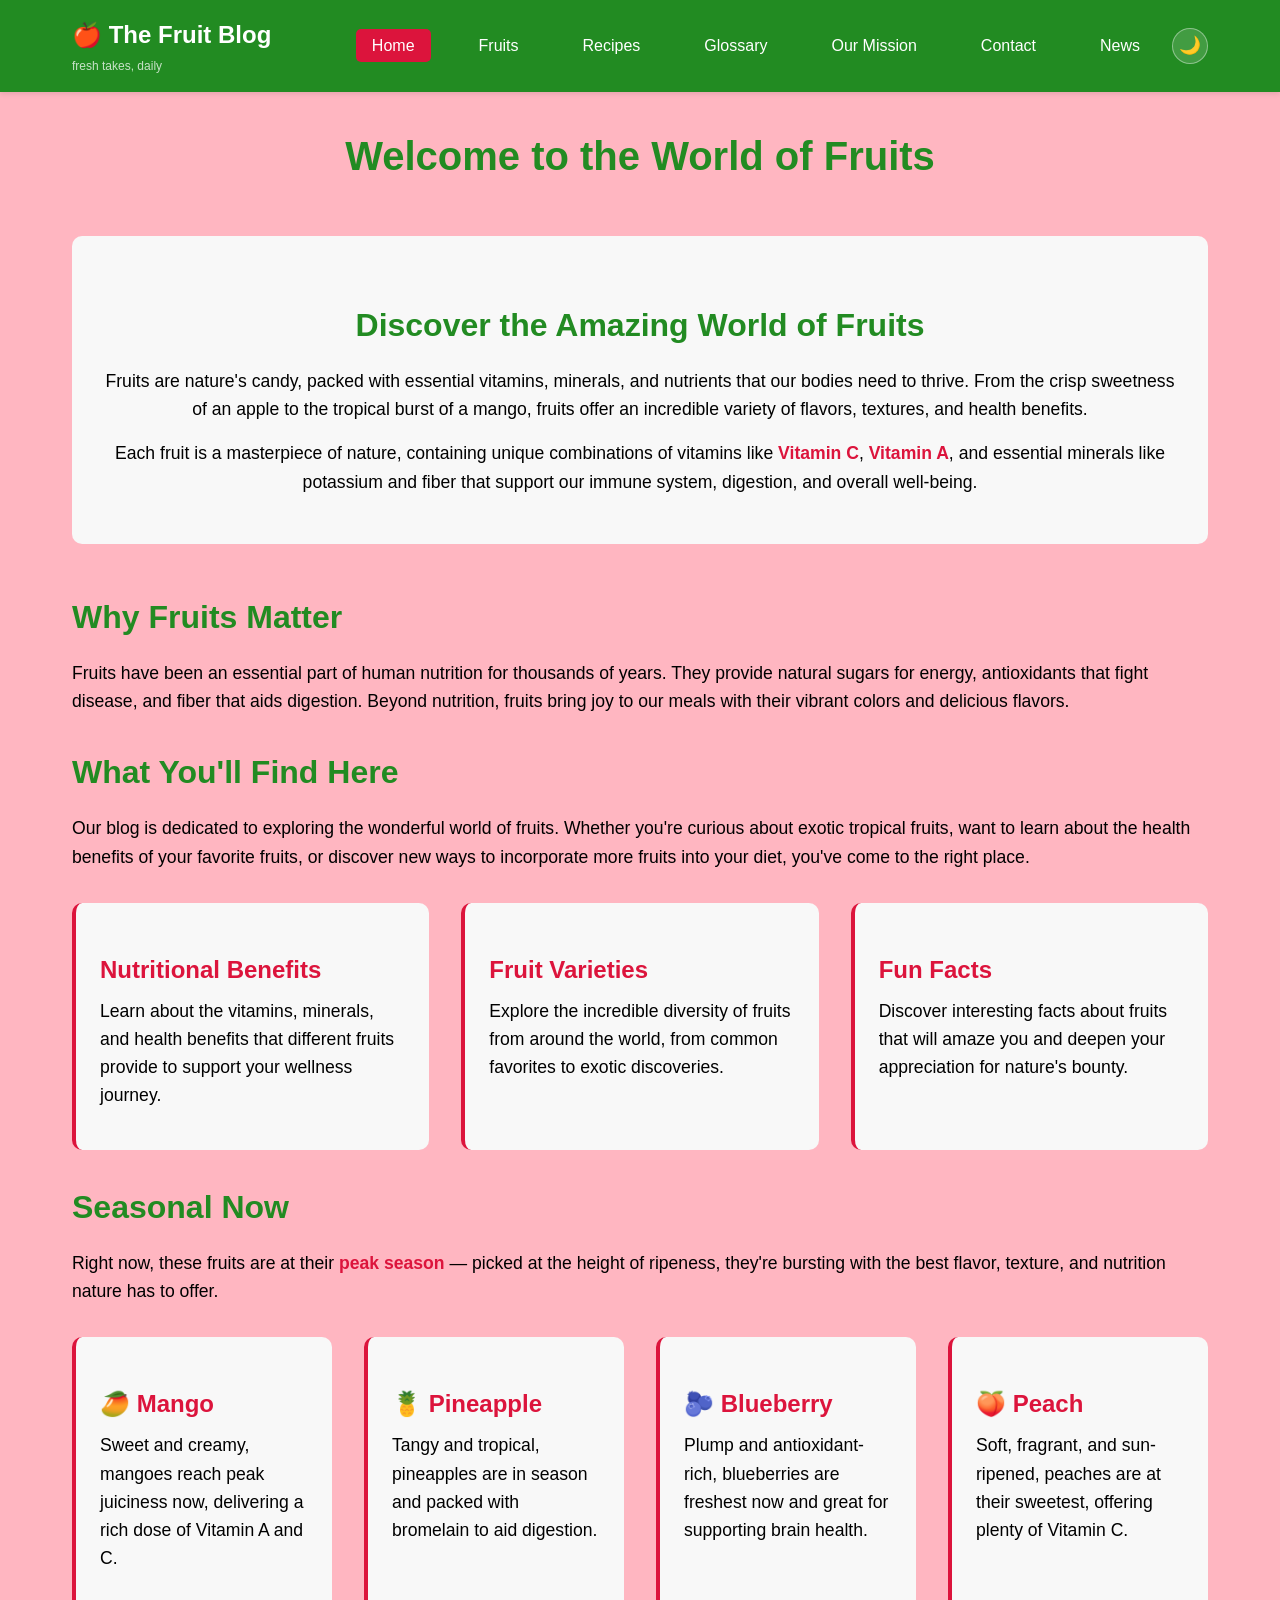
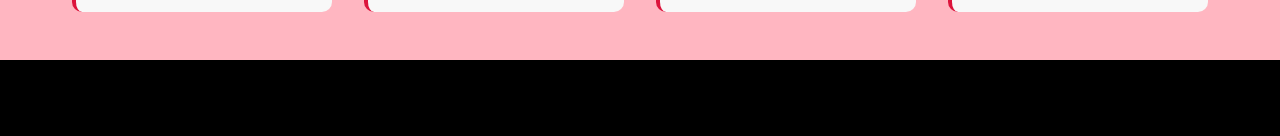
==== commit de182e46: "Merge 3e7a70d079d863b52800d43690caef383013d82c into 92ebdfb6baa4d696c08222589aae763b5e8f5c86" ====
--- a/index.html
+++ b/index.html
@@ -5,6 +5,14 @@
     <meta name="viewport" content="width=device-width, initial-scale=1.0">
     <title>The Fruit Blog - Home</title>
     <meta name="description" content="Discover the amazing world of fruits with The Fruit Blog — explore nutrition facts, health benefits, and the flavors that make every fruit unique.">
+    <script>
+        (function () {
+            var stored = localStorage.getItem('theme');
+            var prefersDark = window.matchMedia && window.matchMedia('(prefers-color-scheme: dark)').matches;
+            var theme = stored === 'dark' || stored === 'light' ? stored : (prefersDark ? 'dark' : 'light');
+            document.documentElement.setAttribute('data-theme', theme);
+        })();
+    </script>
     <link rel="stylesheet" href="styles.css">
 </head>
 <body>
@@ -14,20 +22,18 @@
                 <div class="logo">🍎 The Fruit Blog</div>
                 <p class="tagline">fresh takes, daily</p>
             </div>
-            <button class="nav-toggle" type="button" aria-expanded="false" aria-controls="primary-nav" aria-label="Toggle navigation menu">
-                <span class="nav-toggle-bar"></span>
-                <span class="nav-toggle-bar"></span>
-                <span class="nav-toggle-bar"></span>
-            </button>
-            <ul id="primary-nav">
-                <li><a href="index.html" class="active">Home</a></li>
-                <li><a href="fruits.html">Fruits</a></li>
-                <li><a href="recipes.html">Recipes</a></li>
-                <li><a href="glossary.html">Glossary</a></li>
-                <li><a href="mission.html">Our Mission</a></li>
-                <li><a href="contact.html">Contact</a></li>
-                <li><a href="news.html">News</a></li>
-            </ul>
+            <div class="nav-right">
+                <ul>
+                    <li><a href="index.html" class="active">Home</a></li>
+                    <li><a href="fruits.html">Fruits</a></li>
+                    <li><a href="recipes.html">Recipes</a></li>
+                    <li><a href="glossary.html">Glossary</a></li>
+                    <li><a href="mission.html">Our Mission</a></li>
+                    <li><a href="contact.html">Contact</a></li>
+                    <li><a href="news.html">News</a></li>
+                </ul>
+                <button id="theme-toggle" class="theme-toggle" type="button" aria-label="Switch to dark mode" aria-pressed="false">🌙</button>
+            </div>
         </nav>
     </header>
 
--- a/styles.css
+++ b/styles.css
@@ -1,3 +1,35 @@
+:root {
+    --color-bg: #FFB6C1;
+    --color-text: black;
+    --color-header-bg: #228B22;
+    --color-header-text: white;
+    --color-tagline: rgba(255, 255, 255, 0.75);
+    --color-heading: #228B22;
+    --color-accent: #DC143C;
+    --color-on-accent: white;
+    --color-card-bg: #f8f8f8;
+    --color-footer-bg: black;
+    --color-footer-text: white;
+    --color-input-bg: white;
+    --shadow-color: rgba(0, 0, 0, 0.1);
+}
+
+[data-theme="dark"] {
+    --color-bg: #241a16;
+    --color-text: #f1e4da;
+    --color-header-bg: #1d3320;
+    --color-header-text: #f6ede1;
+    --color-tagline: rgba(246, 237, 225, 0.7);
+    --color-heading: #e8a96a;
+    --color-accent: #ff6f59;
+    --color-on-accent: var(--color-bg);
+    --color-card-bg: #34261f;
+    --color-footer-bg: #1a1210;
+    --color-footer-text: #f1e4da;
+    --color-input-bg: #2c211c;
+    --shadow-color: rgba(0, 0, 0, 0.35);
+}
+
 * {
     margin: 0;
     padding: 0;
@@ -7,15 +39,17 @@
 body {
     font-family: Arial, sans-serif;
     line-height: 1.6;
-    color: black;
-    background-color: #FFB6C1;
+    color: var(--color-text);
+    background-color: var(--color-bg);
+    transition: background-color 0.2s ease, color 0.2s ease;
 }
 
 header {
-    background-color: #228B22;
-    color: white;
+    background-color: var(--color-header-bg);
+    color: var(--color-header-text);
     padding: 1rem 0;
-    box-shadow: 0 2px 5px rgba(0,0,0,0.1);
+    box-shadow: 0 2px 5px var(--shadow-color);
+    transition: background-color 0.2s ease, box-shadow 0.2s ease;
 }
 
 nav {
@@ -40,8 +74,14 @@
 .tagline {
     font-size: 0.75rem;
     font-weight: normal;
-    color: rgba(255, 255, 255, 0.75);
+    color: var(--color-tagline);
     margin: 0.15rem 0 0;
+}
+
+.nav-right {
+    display: flex;
+    align-items: center;
+    gap: 1rem;
 }
 
 nav ul {
@@ -51,7 +91,7 @@
 }
 
 nav a {
-    color: white;
+    color: var(--color-header-text);
     text-decoration: none;
     padding: 0.5rem 1rem;
     border-radius: 5px;
@@ -60,44 +100,32 @@
 
 nav a:hover,
 nav a.active {
-    background-color: #DC143C;
-}
-
-.nav-toggle {
-    display: none;
-    flex-direction: column;
+    background-color: var(--color-accent);
+    color: var(--color-on-accent);
+}
+
+.theme-toggle {
+    display: inline-flex;
+    align-items: center;
     justify-content: center;
-    align-items: center;
-    gap: 5px;
-    width: 44px;
-    height: 44px;
-    background: transparent;
-    border: 2px solid white;
-    border-radius: 5px;
+    width: 2.25rem;
+    height: 2.25rem;
+    font-size: 1.1rem;
+    line-height: 1;
+    background-color: rgba(255, 255, 255, 0.15);
+    color: var(--color-header-text);
+    border: 1px solid rgba(255, 255, 255, 0.4);
+    border-radius: 50%;
     cursor: pointer;
-    padding: 0;
-    flex-shrink: 0;
-}
-
-.nav-toggle-bar {
-    display: block;
-    width: 22px;
-    height: 2px;
-    background-color: white;
-    border-radius: 2px;
-    transition: transform 0.3s, opacity 0.3s;
-}
-
-.nav-toggle[aria-expanded="true"] .nav-toggle-bar:nth-child(1) {
-    transform: translateY(7px) rotate(45deg);
-}
-
-.nav-toggle[aria-expanded="true"] .nav-toggle-bar:nth-child(2) {
-    opacity: 0;
-}
-
-.nav-toggle[aria-expanded="true"] .nav-toggle-bar:nth-child(3) {
-    transform: translateY(-7px) rotate(-45deg);
+    transition: background-color 0.3s, transform 0.2s;
+}
+
+.theme-toggle:hover {
+    background-color: rgba(255, 255, 255, 0.3);
+}
+
+.theme-toggle:active {
+    transform: scale(0.92);
 }
 
 main {
@@ -107,26 +135,26 @@
 }
 
 h1 {
-    color: #228B22;
+    color: var(--color-heading);
     font-size: 2.5rem;
     margin-bottom: 1rem;
     text-align: center;
 }
 
 h2 {
-    color: #228B22;
+    color: var(--color-heading);
     font-size: 2rem;
     margin: 2rem 0 1rem 0;
 }
 
 h3 {
-    color: #DC143C;
+    color: var(--color-accent);
     font-size: 1.5rem;
     margin: 1.5rem 0 0.5rem 0;
 }
 
 p {
-    color: black;
+    color: var(--color-text);
     margin-bottom: 1rem;
     font-size: 1.1rem;
 }
@@ -135,7 +163,7 @@
     text-align: center;
     margin: 3rem 0;
     padding: 2rem;
-    background-color: #f8f8f8;
+    background-color: var(--color-card-bg);
     border-radius: 10px;
 }
 
@@ -148,7 +176,7 @@
     display: block;
     margin-bottom: 0.5rem;
     font-weight: bold;
-    color: #228B22;
+    color: var(--color-heading);
 }
 
 .search-input {
@@ -157,27 +185,29 @@
     padding: 0.75rem 1rem;
     font-size: 1rem;
     font-family: inherit;
-    border: 2px solid #228B22;
+    border: 2px solid var(--color-heading);
     border-radius: 5px;
     outline: none;
-    transition: border-color 0.3s, box-shadow 0.3s;
+    background-color: var(--color-input-bg);
+    color: var(--color-text);
+    transition: border-color 0.3s, box-shadow 0.3s, background-color 0.2s, color 0.2s;
 }
 
 .search-input:focus {
-    border-color: #DC143C;
+    border-color: var(--color-accent);
     box-shadow: 0 0 0 3px rgba(220, 20, 60, 0.15);
 }
 
 .search-results-count {
     margin: 0.5rem 0 0;
     font-size: 0.9rem;
-    color: black;
+    color: var(--color-text);
 }
 
 .no-results {
     text-align: center;
     padding: 2rem;
-    background-color: #f8f8f8;
+    background-color: var(--color-card-bg);
     border-radius: 10px;
     font-size: 1.1rem;
 }
@@ -190,27 +220,27 @@
 }
 
 .fruit-card {
-    background-color: #f8f8f8;
+    background-color: var(--color-card-bg);
     padding: 1.5rem;
     border-radius: 10px;
-    border-left: 4px solid #DC143C;
-    transition: transform 0.3s, box-shadow 0.3s;
+    border-left: 4px solid var(--color-accent);
+    transition: transform 0.3s, box-shadow 0.3s, background-color 0.2s;
 }
 
 .fruit-card:hover {
     transform: translateY(-5px);
-    box-shadow: 0 5px 15px rgba(0,0,0,0.1);
+    box-shadow: 0 5px 15px var(--shadow-color);
 }
 
 .highlight {
-    color: #DC143C;
+    color: var(--color-accent);
     font-weight: bold;
 }
 
 .button {
     display: inline-block;
-    background-color: #DC143C;
-    color: white;
+    background-color: var(--color-accent);
+    color: var(--color-on-accent);
     text-decoration: none;
     padding: 0.75rem 1.5rem;
     border-radius: 5px;
@@ -219,7 +249,7 @@
 }
 
 .button:hover {
-    background-color: #228B22;
+    background-color: var(--color-heading);
 }
 
 .fruit-card ul,
@@ -238,24 +268,26 @@
 }
 
 .mission-box {
-    background-color: #228B22;
-    color: white;
+    background-color: var(--color-header-bg);
+    color: var(--color-header-text);
     padding: 2rem;
     border-radius: 10px;
     text-align: center;
     margin: 2rem 0;
+    transition: background-color 0.2s ease;
 }
 
 .mission-box h2 {
-    color: white;
+    color: var(--color-header-text);
 }
 
 footer {
-    background-color: black;
-    color: white;
+    background-color: var(--color-footer-bg);
+    color: var(--color-footer-text);
     text-align: center;
     padding: 1rem;
     margin-top: 3rem;
+    transition: background-color 0.2s ease;
 }
 
 @media (max-width: 768px) {
@@ -268,6 +300,11 @@
         gap: 1rem;
     }
 
+    .nav-right {
+        flex-direction: column;
+        gap: 1rem;
+    }
+
     h1 {
         font-size: 2rem;
     }
@@ -275,38 +312,4 @@
     .fruit-grid {
         grid-template-columns: 1fr;
     }
-}
-
-@media (max-width: 640px) {
-    nav {
-        flex-direction: row;
-        flex-wrap: wrap;
-        justify-content: space-between;
-        align-items: center;
-        gap: 0;
-    }
-
-    .nav-toggle {
-        display: flex;
-    }
-
-    nav ul {
-        display: none;
-        flex-direction: column;
-        width: 100%;
-        gap: 0;
-        margin-top: 1rem;
-    }
-
-    nav ul.nav-open {
-        display: flex;
-    }
-
-    nav ul li {
-        width: 100%;
-    }
-
-    nav a {
-        display: block;
-    }
 }
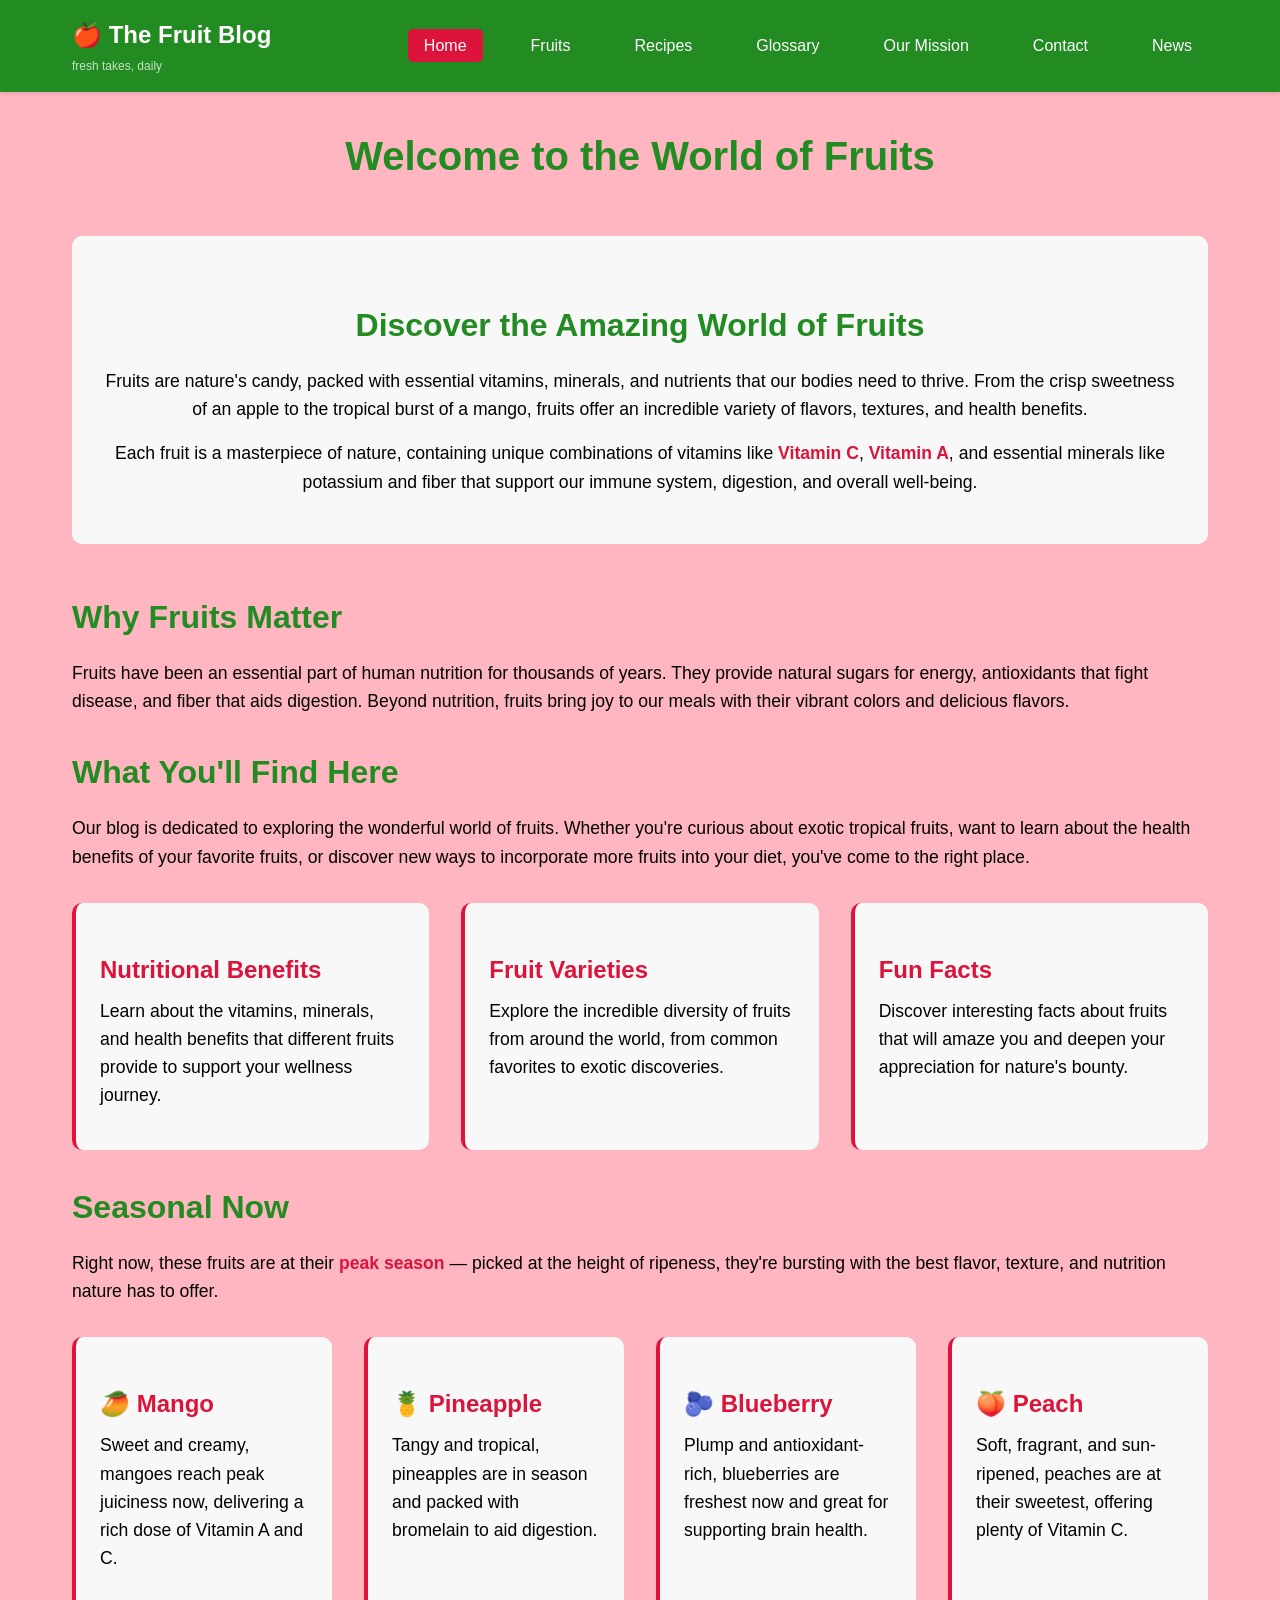
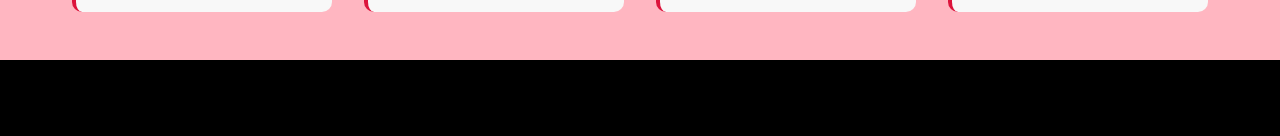
==== commit 8aaf6d9f: "Merge c6433f35ec0b19d05b404ba0c89fdc102e2140a4 into 92ebdfb6baa4d696c08222589aae763b5e8f5c86" ====
--- a/index.html
+++ b/index.html
@@ -5,14 +5,6 @@
     <meta name="viewport" content="width=device-width, initial-scale=1.0">
     <title>The Fruit Blog - Home</title>
     <meta name="description" content="Discover the amazing world of fruits with The Fruit Blog — explore nutrition facts, health benefits, and the flavors that make every fruit unique.">
-    <script>
-        (function () {
-            var stored = localStorage.getItem('theme');
-            var prefersDark = window.matchMedia && window.matchMedia('(prefers-color-scheme: dark)').matches;
-            var theme = stored === 'dark' || stored === 'light' ? stored : (prefersDark ? 'dark' : 'light');
-            document.documentElement.setAttribute('data-theme', theme);
-        })();
-    </script>
     <link rel="stylesheet" href="styles.css">
 </head>
 <body>
@@ -22,18 +14,20 @@
                 <div class="logo">🍎 The Fruit Blog</div>
                 <p class="tagline">fresh takes, daily</p>
             </div>
-            <div class="nav-right">
-                <ul>
-                    <li><a href="index.html" class="active">Home</a></li>
-                    <li><a href="fruits.html">Fruits</a></li>
-                    <li><a href="recipes.html">Recipes</a></li>
-                    <li><a href="glossary.html">Glossary</a></li>
-                    <li><a href="mission.html">Our Mission</a></li>
-                    <li><a href="contact.html">Contact</a></li>
-                    <li><a href="news.html">News</a></li>
-                </ul>
-                <button id="theme-toggle" class="theme-toggle" type="button" aria-label="Switch to dark mode" aria-pressed="false">🌙</button>
-            </div>
+            <button class="nav-toggle" type="button" aria-expanded="false" aria-controls="primary-nav" aria-label="Toggle navigation menu">
+                <span class="nav-toggle-bar"></span>
+                <span class="nav-toggle-bar"></span>
+                <span class="nav-toggle-bar"></span>
+            </button>
+            <ul id="primary-nav">
+                <li><a href="index.html" class="active">Home</a></li>
+                <li><a href="fruits.html">Fruits</a></li>
+                <li><a href="recipes.html">Recipes</a></li>
+                <li><a href="glossary.html">Glossary</a></li>
+                <li><a href="mission.html">Our Mission</a></li>
+                <li><a href="contact.html">Contact</a></li>
+                <li><a href="news.html">News</a></li>
+            </ul>
         </nav>
     </header>
 
--- a/styles.css
+++ b/styles.css
@@ -1,35 +1,3 @@
-:root {
-    --color-bg: #FFB6C1;
-    --color-text: black;
-    --color-header-bg: #228B22;
-    --color-header-text: white;
-    --color-tagline: rgba(255, 255, 255, 0.75);
-    --color-heading: #228B22;
-    --color-accent: #DC143C;
-    --color-on-accent: white;
-    --color-card-bg: #f8f8f8;
-    --color-footer-bg: black;
-    --color-footer-text: white;
-    --color-input-bg: white;
-    --shadow-color: rgba(0, 0, 0, 0.1);
-}
-
-[data-theme="dark"] {
-    --color-bg: #241a16;
-    --color-text: #f1e4da;
-    --color-header-bg: #1d3320;
-    --color-header-text: #f6ede1;
-    --color-tagline: rgba(246, 237, 225, 0.7);
-    --color-heading: #e8a96a;
-    --color-accent: #ff6f59;
-    --color-on-accent: var(--color-bg);
-    --color-card-bg: #34261f;
-    --color-footer-bg: #1a1210;
-    --color-footer-text: #f1e4da;
-    --color-input-bg: #2c211c;
-    --shadow-color: rgba(0, 0, 0, 0.35);
-}
-
 * {
     margin: 0;
     padding: 0;
@@ -39,17 +7,15 @@
 body {
     font-family: Arial, sans-serif;
     line-height: 1.6;
-    color: var(--color-text);
-    background-color: var(--color-bg);
-    transition: background-color 0.2s ease, color 0.2s ease;
+    color: black;
+    background-color: #FFB6C1;
 }
 
 header {
-    background-color: var(--color-header-bg);
-    color: var(--color-header-text);
+    background-color: #228B22;
+    color: white;
     padding: 1rem 0;
-    box-shadow: 0 2px 5px var(--shadow-color);
-    transition: background-color 0.2s ease, box-shadow 0.2s ease;
+    box-shadow: 0 2px 5px rgba(0,0,0,0.1);
 }
 
 nav {
@@ -74,14 +40,8 @@
 .tagline {
     font-size: 0.75rem;
     font-weight: normal;
-    color: var(--color-tagline);
+    color: rgba(255, 255, 255, 0.75);
     margin: 0.15rem 0 0;
-}
-
-.nav-right {
-    display: flex;
-    align-items: center;
-    gap: 1rem;
 }
 
 nav ul {
@@ -91,7 +51,7 @@
 }
 
 nav a {
-    color: var(--color-header-text);
+    color: white;
     text-decoration: none;
     padding: 0.5rem 1rem;
     border-radius: 5px;
@@ -100,32 +60,44 @@
 
 nav a:hover,
 nav a.active {
-    background-color: var(--color-accent);
-    color: var(--color-on-accent);
-}
-
-.theme-toggle {
-    display: inline-flex;
+    background-color: #DC143C;
+}
+
+.nav-toggle {
+    display: none;
+    flex-direction: column;
+    justify-content: center;
     align-items: center;
-    justify-content: center;
-    width: 2.25rem;
-    height: 2.25rem;
-    font-size: 1.1rem;
-    line-height: 1;
-    background-color: rgba(255, 255, 255, 0.15);
-    color: var(--color-header-text);
-    border: 1px solid rgba(255, 255, 255, 0.4);
-    border-radius: 50%;
+    gap: 5px;
+    width: 44px;
+    height: 44px;
+    background: transparent;
+    border: 2px solid white;
+    border-radius: 5px;
     cursor: pointer;
-    transition: background-color 0.3s, transform 0.2s;
-}
-
-.theme-toggle:hover {
-    background-color: rgba(255, 255, 255, 0.3);
-}
-
-.theme-toggle:active {
-    transform: scale(0.92);
+    padding: 0;
+    flex-shrink: 0;
+}
+
+.nav-toggle-bar {
+    display: block;
+    width: 22px;
+    height: 2px;
+    background-color: white;
+    border-radius: 2px;
+    transition: transform 0.3s, opacity 0.3s;
+}
+
+.nav-toggle[aria-expanded="true"] .nav-toggle-bar:nth-child(1) {
+    transform: translateY(7px) rotate(45deg);
+}
+
+.nav-toggle[aria-expanded="true"] .nav-toggle-bar:nth-child(2) {
+    opacity: 0;
+}
+
+.nav-toggle[aria-expanded="true"] .nav-toggle-bar:nth-child(3) {
+    transform: translateY(-7px) rotate(-45deg);
 }
 
 main {
@@ -135,26 +107,26 @@
 }
 
 h1 {
-    color: var(--color-heading);
+    color: #228B22;
     font-size: 2.5rem;
     margin-bottom: 1rem;
     text-align: center;
 }
 
 h2 {
-    color: var(--color-heading);
+    color: #228B22;
     font-size: 2rem;
     margin: 2rem 0 1rem 0;
 }
 
 h3 {
-    color: var(--color-accent);
+    color: #DC143C;
     font-size: 1.5rem;
     margin: 1.5rem 0 0.5rem 0;
 }
 
 p {
-    color: var(--color-text);
+    color: black;
     margin-bottom: 1rem;
     font-size: 1.1rem;
 }
@@ -163,7 +135,7 @@
     text-align: center;
     margin: 3rem 0;
     padding: 2rem;
-    background-color: var(--color-card-bg);
+    background-color: #f8f8f8;
     border-radius: 10px;
 }
 
@@ -176,7 +148,7 @@
     display: block;
     margin-bottom: 0.5rem;
     font-weight: bold;
-    color: var(--color-heading);
+    color: #228B22;
 }
 
 .search-input {
@@ -185,29 +157,27 @@
     padding: 0.75rem 1rem;
     font-size: 1rem;
     font-family: inherit;
-    border: 2px solid var(--color-heading);
+    border: 2px solid #228B22;
     border-radius: 5px;
     outline: none;
-    background-color: var(--color-input-bg);
-    color: var(--color-text);
-    transition: border-color 0.3s, box-shadow 0.3s, background-color 0.2s, color 0.2s;
+    transition: border-color 0.3s, box-shadow 0.3s;
 }
 
 .search-input:focus {
-    border-color: var(--color-accent);
+    border-color: #DC143C;
     box-shadow: 0 0 0 3px rgba(220, 20, 60, 0.15);
 }
 
 .search-results-count {
     margin: 0.5rem 0 0;
     font-size: 0.9rem;
-    color: var(--color-text);
+    color: black;
 }
 
 .no-results {
     text-align: center;
     padding: 2rem;
-    background-color: var(--color-card-bg);
+    background-color: #f8f8f8;
     border-radius: 10px;
     font-size: 1.1rem;
 }
@@ -220,27 +190,27 @@
 }
 
 .fruit-card {
-    background-color: var(--color-card-bg);
+    background-color: #f8f8f8;
     padding: 1.5rem;
     border-radius: 10px;
-    border-left: 4px solid var(--color-accent);
-    transition: transform 0.3s, box-shadow 0.3s, background-color 0.2s;
+    border-left: 4px solid #DC143C;
+    transition: transform 0.3s, box-shadow 0.3s;
 }
 
 .fruit-card:hover {
     transform: translateY(-5px);
-    box-shadow: 0 5px 15px var(--shadow-color);
+    box-shadow: 0 5px 15px rgba(0,0,0,0.1);
 }
 
 .highlight {
-    color: var(--color-accent);
+    color: #DC143C;
     font-weight: bold;
 }
 
 .button {
     display: inline-block;
-    background-color: var(--color-accent);
-    color: var(--color-on-accent);
+    background-color: #DC143C;
+    color: white;
     text-decoration: none;
     padding: 0.75rem 1.5rem;
     border-radius: 5px;
@@ -249,7 +219,7 @@
 }
 
 .button:hover {
-    background-color: var(--color-heading);
+    background-color: #228B22;
 }
 
 .fruit-card ul,
@@ -268,26 +238,24 @@
 }
 
 .mission-box {
-    background-color: var(--color-header-bg);
-    color: var(--color-header-text);
+    background-color: #228B22;
+    color: white;
     padding: 2rem;
     border-radius: 10px;
     text-align: center;
     margin: 2rem 0;
-    transition: background-color 0.2s ease;
 }
 
 .mission-box h2 {
-    color: var(--color-header-text);
+    color: white;
 }
 
 footer {
-    background-color: var(--color-footer-bg);
-    color: var(--color-footer-text);
+    background-color: black;
+    color: white;
     text-align: center;
     padding: 1rem;
     margin-top: 3rem;
-    transition: background-color 0.2s ease;
 }
 
 @media (max-width: 768px) {
@@ -300,11 +268,6 @@
         gap: 1rem;
     }
 
-    .nav-right {
-        flex-direction: column;
-        gap: 1rem;
-    }
-
     h1 {
         font-size: 2rem;
     }
@@ -312,4 +275,38 @@
     .fruit-grid {
         grid-template-columns: 1fr;
     }
+}
+
+@media (max-width: 640px) {
+    nav {
+        flex-direction: row;
+        flex-wrap: wrap;
+        justify-content: space-between;
+        align-items: center;
+        gap: 0;
+    }
+
+    .nav-toggle {
+        display: flex;
+    }
+
+    nav ul {
+        display: none;
+        flex-direction: column;
+        width: 100%;
+        gap: 0;
+        margin-top: 1rem;
+    }
+
+    nav ul.nav-open {
+        display: flex;
+    }
+
+    nav ul li {
+        width: 100%;
+    }
+
+    nav a {
+        display: block;
+    }
 }
